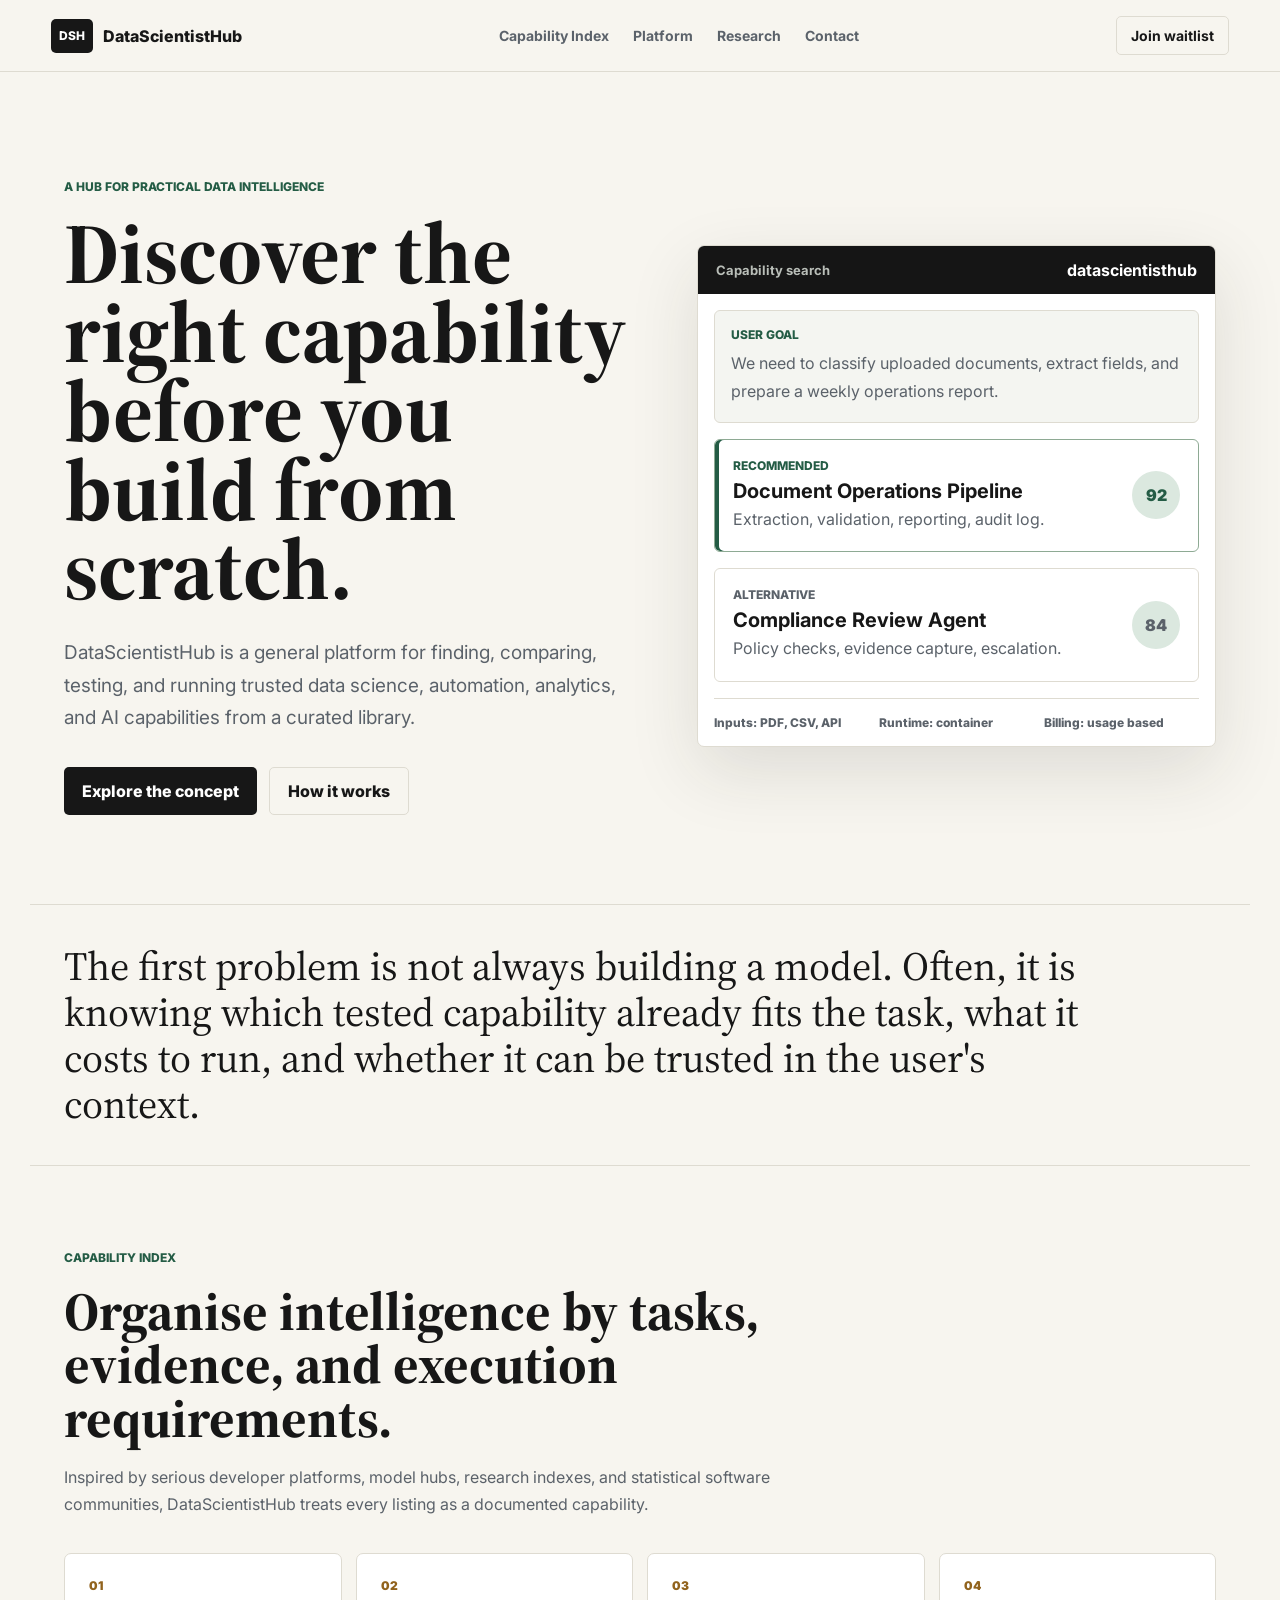
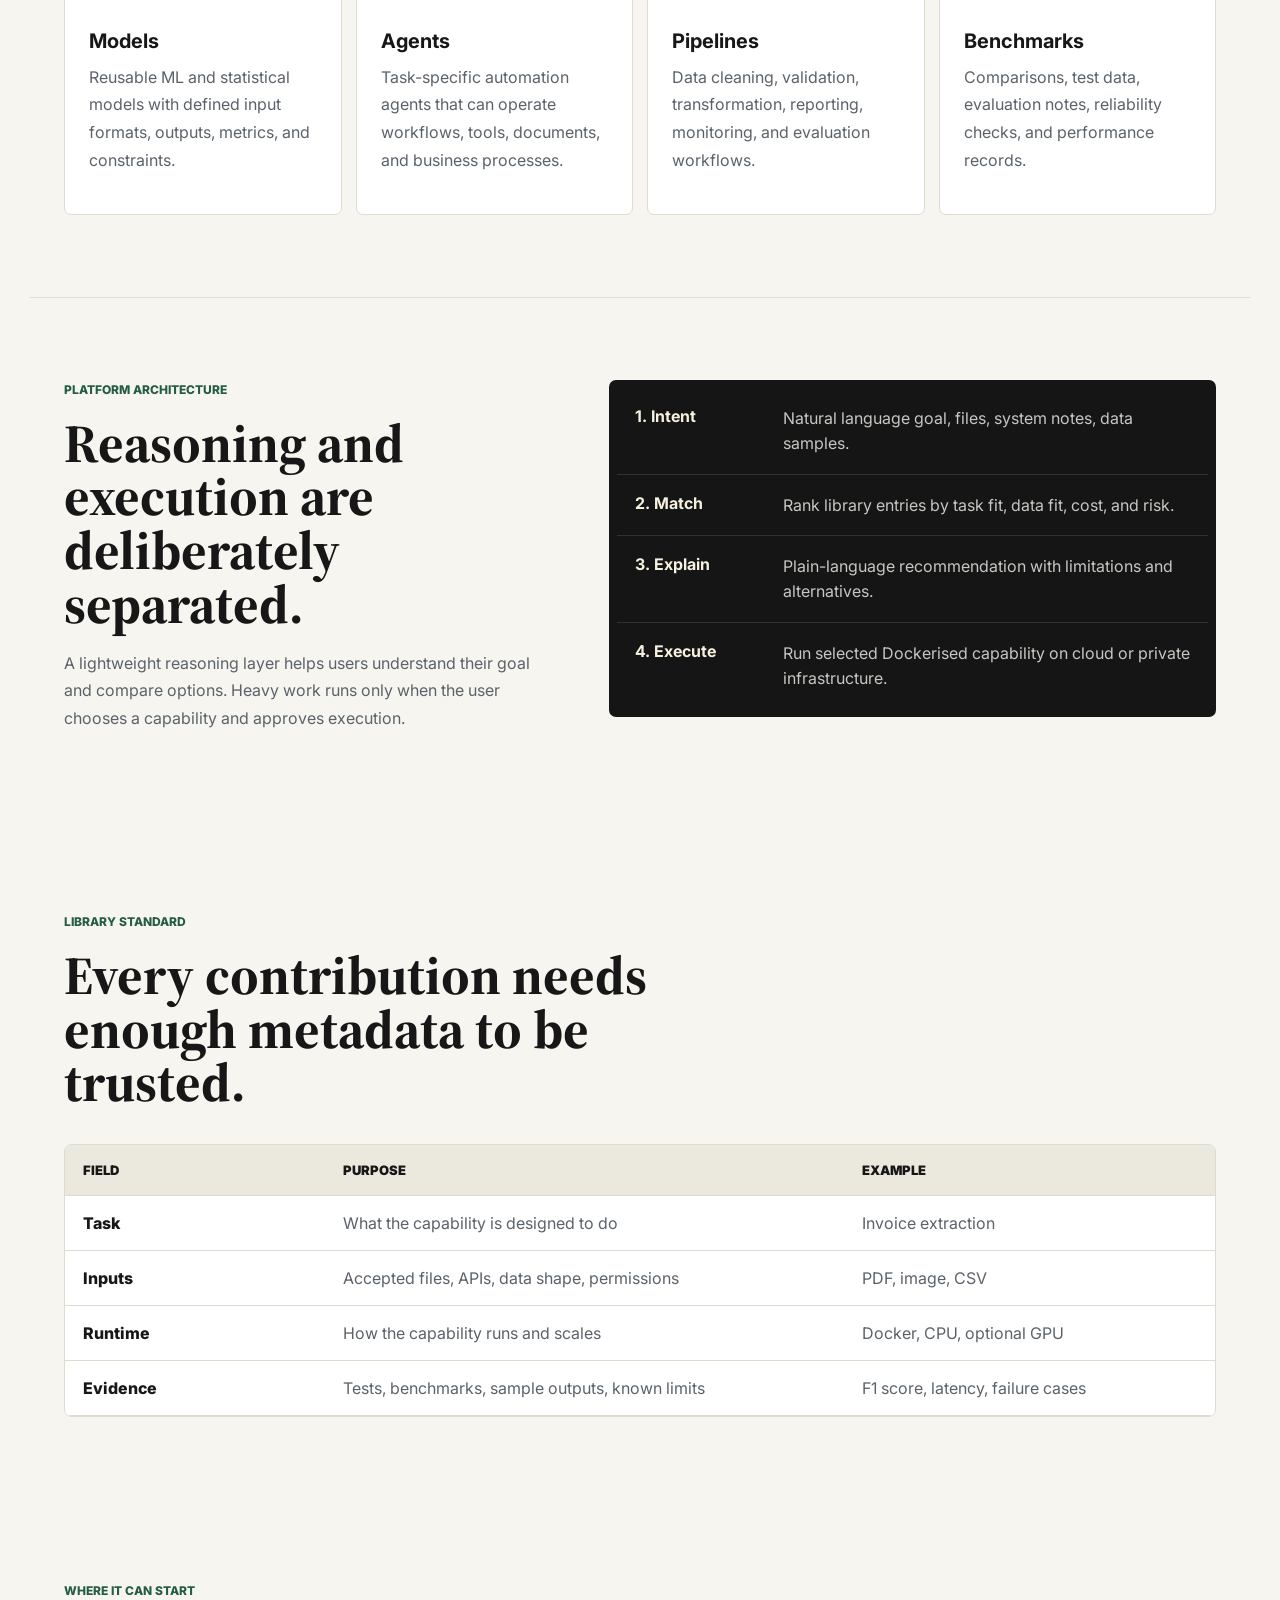
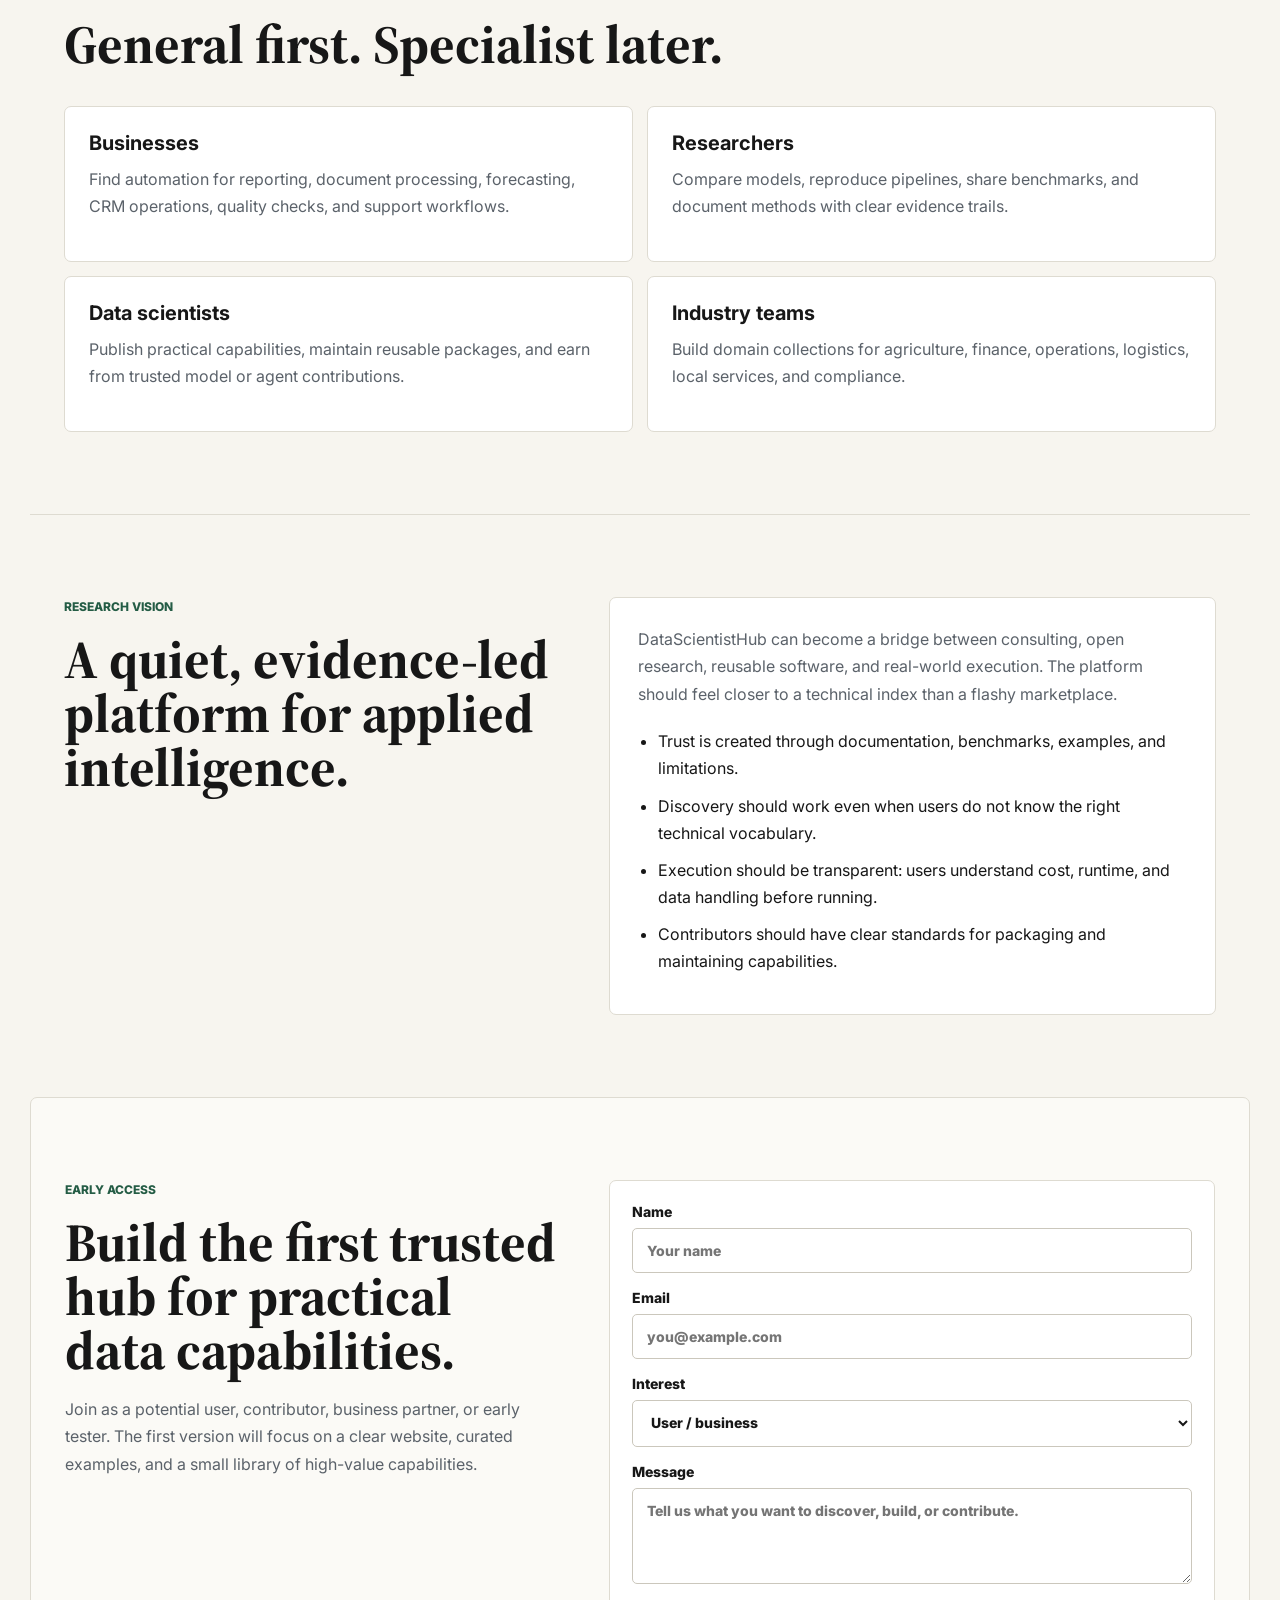
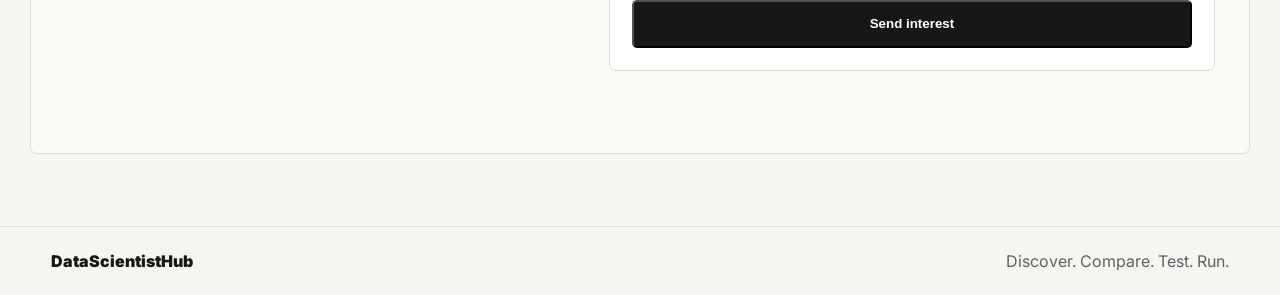
==== index.html @ e5dec789 "Add files via upload" ====
<!doctype html>
<html lang="en">
  <head>
    <meta charset="utf-8">
    <meta name="viewport" content="width=device-width, initial-scale=1">
    <title>DataScientistHub | Discover and Run Trusted Data Capabilities</title>
    <meta
      name="description"
      content="DataScientistHub is a general platform for discovering, comparing, testing, and running trusted data science, automation, and AI capabilities."
    >
    <link rel="preconnect" href="https://fonts.googleapis.com">
    <link rel="preconnect" href="https://fonts.gstatic.com" crossorigin>
    <link href="https://fonts.googleapis.com/css2?family=Inter:wght@400;500;600;700;800&family=Source+Serif+4:wght@600;700&display=swap" rel="stylesheet">
    <link rel="stylesheet" href="styles.css">
  </head>
  <body>
    <header class="site-header">
      <a class="brand" href="#top" aria-label="DataScientistHub home">
        <span class="brand-mark">DSH</span>
        <span>DataScientistHub</span>
      </a>
      <nav class="nav" aria-label="Main navigation">
        <a href="#index">Capability Index</a>
        <a href="#platform">Platform</a>
        <a href="#research">Research</a>
        <a href="#contact">Contact</a>
      </nav>
      <a class="header-link" href="#contact">Join waitlist</a>
    </header>

    <main id="top">
      <section class="hero">
        <div class="hero-copy">
          <p class="eyebrow">A hub for practical data intelligence</p>
          <h1>Discover the right capability before you build from scratch.</h1>
          <p class="hero-text">
            DataScientistHub is a general platform for finding, comparing, testing, and running
            trusted data science, automation, analytics, and AI capabilities from a curated library.
          </p>
          <div class="hero-actions">
            <a class="button primary" href="#index">Explore the concept</a>
            <a class="button secondary" href="#platform">How it works</a>
          </div>
        </div>

        <div class="hero-system" aria-label="DataScientistHub interface concept">
          <div class="system-top">
            <span>Capability search</span>
            <strong>datascientisthub</strong>
          </div>
          <div class="query-box">
            <span class="query-label">User goal</span>
            <p>We need to classify uploaded documents, extract fields, and prepare a weekly operations report.</p>
          </div>
          <div class="result-card active">
            <div>
              <span class="tag">Recommended</span>
              <h2>Document Operations Pipeline</h2>
              <p>Extraction, validation, reporting, audit log.</p>
            </div>
            <span class="score">92</span>
          </div>
          <div class="result-card">
            <div>
              <span class="tag muted">Alternative</span>
              <h2>Compliance Review Agent</h2>
              <p>Policy checks, evidence capture, escalation.</p>
            </div>
            <span class="score muted">84</span>
          </div>
          <div class="metadata-strip">
            <span>Inputs: PDF, CSV, API</span>
            <span>Runtime: container</span>
            <span>Billing: usage based</span>
          </div>
        </div>
      </section>

      <section class="thesis">
        <p>
          The first problem is not always building a model. Often, it is knowing which tested capability
          already fits the task, what it costs to run, and whether it can be trusted in the user's context.
        </p>
      </section>

      <section id="index" class="section">
        <div class="section-heading">
          <p class="eyebrow">Capability index</p>
          <h2>Organise intelligence by tasks, evidence, and execution requirements.</h2>
          <p>
            Inspired by serious developer platforms, model hubs, research indexes, and statistical software communities,
            DataScientistHub treats every listing as a documented capability.
          </p>
        </div>
        <div class="index-grid">
          <article>
            <span>01</span>
            <h3>Models</h3>
            <p>Reusable ML and statistical models with defined input formats, outputs, metrics, and constraints.</p>
          </article>
          <article>
            <span>02</span>
            <h3>Agents</h3>
            <p>Task-specific automation agents that can operate workflows, tools, documents, and business processes.</p>
          </article>
          <article>
            <span>03</span>
            <h3>Pipelines</h3>
            <p>Data cleaning, validation, transformation, reporting, monitoring, and evaluation workflows.</p>
          </article>
          <article>
            <span>04</span>
            <h3>Benchmarks</h3>
            <p>Comparisons, test data, evaluation notes, reliability checks, and performance records.</p>
          </article>
        </div>
      </section>

      <section id="platform" class="section platform">
        <div>
          <p class="eyebrow">Platform architecture</p>
          <h2>Reasoning and execution are deliberately separated.</h2>
          <p>
            A lightweight reasoning layer helps users understand their goal and compare options. Heavy work runs only
            when the user chooses a capability and approves execution.
          </p>
        </div>
        <div class="architecture-card">
          <div class="flow-row">
            <strong>1. Intent</strong>
            <span>Natural language goal, files, system notes, data samples.</span>
          </div>
          <div class="flow-row">
            <strong>2. Match</strong>
            <span>Rank library entries by task fit, data fit, cost, and risk.</span>
          </div>
          <div class="flow-row">
            <strong>3. Explain</strong>
            <span>Plain-language recommendation with limitations and alternatives.</span>
          </div>
          <div class="flow-row">
            <strong>4. Execute</strong>
            <span>Run selected Dockerised capability on cloud or private infrastructure.</span>
          </div>
        </div>
      </section>

      <section class="section library">
        <div class="section-heading compact">
          <p class="eyebrow">Library standard</p>
          <h2>Every contribution needs enough metadata to be trusted.</h2>
        </div>
        <div class="table-card" role="table" aria-label="Capability metadata schema">
          <div class="table-row head" role="row">
            <span role="columnheader">Field</span>
            <span role="columnheader">Purpose</span>
            <span role="columnheader">Example</span>
          </div>
          <div class="table-row" role="row">
            <span>Task</span>
            <span>What the capability is designed to do</span>
            <span>Invoice extraction</span>
          </div>
          <div class="table-row" role="row">
            <span>Inputs</span>
            <span>Accepted files, APIs, data shape, permissions</span>
            <span>PDF, image, CSV</span>
          </div>
          <div class="table-row" role="row">
            <span>Runtime</span>
            <span>How the capability runs and scales</span>
            <span>Docker, CPU, optional GPU</span>
          </div>
          <div class="table-row" role="row">
            <span>Evidence</span>
            <span>Tests, benchmarks, sample outputs, known limits</span>
            <span>F1 score, latency, failure cases</span>
          </div>
        </div>
      </section>

      <section class="section use-cases">
        <div class="section-heading">
          <p class="eyebrow">Where it can start</p>
          <h2>General first. Specialist later.</h2>
        </div>
        <div class="case-list">
          <article>
            <h3>Businesses</h3>
            <p>Find automation for reporting, document processing, forecasting, CRM operations, quality checks, and support workflows.</p>
          </article>
          <article>
            <h3>Researchers</h3>
            <p>Compare models, reproduce pipelines, share benchmarks, and document methods with clear evidence trails.</p>
          </article>
          <article>
            <h3>Data scientists</h3>
            <p>Publish practical capabilities, maintain reusable packages, and earn from trusted model or agent contributions.</p>
          </article>
          <article>
            <h3>Industry teams</h3>
            <p>Build domain collections for agriculture, finance, operations, logistics, local services, and compliance.</p>
          </article>
        </div>
      </section>

      <section id="research" class="section research">
        <div>
          <p class="eyebrow">Research vision</p>
          <h2>A quiet, evidence-led platform for applied intelligence.</h2>
        </div>
        <div class="research-notes">
          <p>
            DataScientistHub can become a bridge between consulting, open research, reusable software,
            and real-world execution. The platform should feel closer to a technical index than a flashy marketplace.
          </p>
          <ul>
            <li>Trust is created through documentation, benchmarks, examples, and limitations.</li>
            <li>Discovery should work even when users do not know the right technical vocabulary.</li>
            <li>Execution should be transparent: users understand cost, runtime, and data handling before running.</li>
            <li>Contributors should have clear standards for packaging and maintaining capabilities.</li>
          </ul>
        </div>
      </section>

      <section id="contact" class="section contact">
        <div>
          <p class="eyebrow">Early access</p>
          <h2>Build the first trusted hub for practical data capabilities.</h2>
          <p>
            Join as a potential user, contributor, business partner, or early tester. The first version will focus on
            a clear website, curated examples, and a small library of high-value capabilities.
          </p>
        </div>
        <form class="contact-form" action="mailto:hello@datascientisthub.com" method="post" enctype="text/plain">
          <label>
            Name
            <input type="text" name="name" placeholder="Your name">
          </label>
          <label>
            Email
            <input type="email" name="email" placeholder="you@example.com">
          </label>
          <label>
            Interest
            <select name="interest">
              <option>User / business</option>
              <option>Data scientist contributor</option>
              <option>Research partner</option>
              <option>Investor / advisor</option>
            </select>
          </label>
          <label>
            Message
            <textarea name="message" rows="4" placeholder="Tell us what you want to discover, build, or contribute."></textarea>
          </label>
          <button class="button primary" type="submit">Send interest</button>
        </form>
      </section>
    </main>

    <footer class="site-footer">
      <span>DataScientistHub</span>
      <span>Discover. Compare. Test. Run.</span>
    </footer>
  </body>
</html>
---- styles.css ----
:root {
  --paper: #f7f5ef;
  --paper-soft: #fbfaf6;
  --ink: #171717;
  --muted: #5b626a;
  --line: #dedbd1;
  --panel: #ffffff;
  --green: #245c45;
  --green-2: #dbe8df;
  --blue: #244d8f;
  --amber: #91631d;
  --shadow: 0 24px 70px rgba(42, 38, 29, 0.12);
}

* {
  box-sizing: border-box;
}

html {
  scroll-behavior: smooth;
}

body {
  background: var(--paper);
  color: var(--ink);
  font-family: Inter, Arial, sans-serif;
  margin: 0;
}

a {
  color: inherit;
  text-decoration: none;
}

.site-header {
  align-items: center;
  background: rgba(247, 245, 239, 0.92);
  backdrop-filter: blur(16px);
  border-bottom: 1px solid var(--line);
  display: flex;
  gap: 24px;
  justify-content: space-between;
  padding: 16px clamp(18px, 4vw, 58px);
  position: sticky;
  top: 0;
  z-index: 10;
}

.brand {
  align-items: center;
  display: inline-flex;
  font-weight: 800;
  gap: 10px;
  white-space: nowrap;
}

.brand-mark {
  align-items: center;
  background: var(--ink);
  border-radius: 5px;
  color: white;
  display: inline-flex;
  font-size: 12px;
  height: 34px;
  justify-content: center;
  width: 42px;
}

.nav {
  display: flex;
  gap: 24px;
}

.nav a,
.header-link {
  color: var(--muted);
  font-size: 14px;
  font-weight: 700;
}

.header-link {
  border: 1px solid var(--line);
  border-radius: 5px;
  color: var(--ink);
  padding: 10px 14px;
}

.hero {
  align-items: center;
  display: grid;
  gap: 56px;
  grid-template-columns: minmax(0, 1fr) minmax(390px, 0.9fr);
  margin: 0 auto;
  max-width: 1220px;
  min-height: calc(100vh - 68px);
  padding: 74px clamp(18px, 4vw, 34px) 58px;
}

.eyebrow {
  color: var(--green);
  font-size: 12px;
  font-weight: 800;
  letter-spacing: 0;
  margin: 0 0 16px;
  text-transform: uppercase;
}

h1,
h2,
h3,
p {
  margin-top: 0;
}

h1,
h2 {
  font-family: "Source Serif 4", Georgia, serif;
  letter-spacing: 0;
}

h1 {
  font-size: clamp(48px, 7.4vw, 86px);
  line-height: 0.92;
  margin-bottom: 28px;
  max-width: 850px;
}

h2 {
  font-size: clamp(32px, 4.2vw, 54px);
  line-height: 1;
  margin-bottom: 18px;
}

h3 {
  font-size: 20px;
  line-height: 1.25;
  margin-bottom: 10px;
}

p {
  color: var(--muted);
  font-size: 16px;
  line-height: 1.72;
}

.hero-text {
  font-size: 19px;
  max-width: 680px;
}

.hero-actions {
  display: flex;
  flex-wrap: wrap;
  gap: 12px;
  margin-top: 32px;
}

.button {
  align-items: center;
  border-radius: 5px;
  display: inline-flex;
  font-weight: 800;
  justify-content: center;
  min-height: 48px;
  padding: 0 18px;
}

.button.primary {
  background: var(--ink);
  color: white;
}

.button.secondary {
  background: transparent;
  border: 1px solid var(--line);
  color: var(--ink);
}

.hero-system {
  background: var(--panel);
  border: 1px solid var(--line);
  border-radius: 7px;
  box-shadow: var(--shadow);
  overflow: hidden;
}

.system-top {
  align-items: center;
  background: #151515;
  color: white;
  display: flex;
  justify-content: space-between;
  padding: 14px 18px;
}

.system-top span {
  color: #b9beb8;
  font-size: 13px;
  font-weight: 700;
}

.query-box,
.result-card,
.metadata-strip {
  margin: 16px;
}

.query-box {
  background: #f4f5f1;
  border: 1px solid var(--line);
  border-radius: 6px;
  padding: 16px;
}

.query-label,
.tag {
  color: var(--green);
  display: block;
  font-size: 12px;
  font-weight: 800;
  margin-bottom: 8px;
  text-transform: uppercase;
}

.query-box p,
.result-card p {
  margin-bottom: 0;
}

.result-card {
  align-items: center;
  border: 1px solid var(--line);
  border-radius: 6px;
  display: flex;
  gap: 20px;
  justify-content: space-between;
  padding: 18px;
}

.result-card.active {
  border-color: #8eaa94;
  box-shadow: inset 4px 0 0 var(--green);
}

.result-card h2 {
  font-family: Inter, Arial, sans-serif;
  font-size: 20px;
  margin-bottom: 5px;
}

.tag.muted,
.score.muted {
  color: var(--muted);
}

.score {
  align-items: center;
  background: var(--green-2);
  border-radius: 50%;
  color: var(--green);
  display: inline-flex;
  flex: 0 0 auto;
  font-weight: 900;
  height: 48px;
  justify-content: center;
  width: 48px;
}

.metadata-strip {
  border-top: 1px solid var(--line);
  display: grid;
  gap: 10px;
  grid-template-columns: repeat(3, 1fr);
  padding-top: 16px;
}

.metadata-strip span {
  color: var(--muted);
  font-size: 12px;
  font-weight: 800;
}

.thesis {
  border-bottom: 1px solid var(--line);
  border-top: 1px solid var(--line);
  margin: 0 auto;
  max-width: 1220px;
  padding: 38px clamp(18px, 4vw, 34px);
}

.thesis p {
  color: var(--ink);
  font-family: "Source Serif 4", Georgia, serif;
  font-size: clamp(26px, 3.5vw, 40px);
  line-height: 1.15;
  margin-bottom: 0;
  max-width: 1040px;
}

.section {
  margin: 0 auto;
  max-width: 1220px;
  padding: 82px clamp(18px, 4vw, 34px);
}

.section-heading {
  max-width: 780px;
}

.section-heading.compact {
  max-width: 680px;
}

.index-grid {
  display: grid;
  gap: 14px;
  grid-template-columns: repeat(4, 1fr);
  margin-top: 34px;
}

.index-grid article,
.case-list article {
  background: var(--panel);
  border: 1px solid var(--line);
  border-radius: 7px;
  padding: 24px;
}

.index-grid span {
  color: var(--amber);
  display: block;
  font-size: 12px;
  font-weight: 900;
  margin-bottom: 36px;
}

.platform,
.research,
.contact {
  align-items: start;
  border-top: 1px solid var(--line);
  display: grid;
  gap: 48px;
  grid-template-columns: 0.9fr 1.1fr;
}

.architecture-card {
  background: #151515;
  border-radius: 7px;
  color: white;
  padding: 8px;
}

.flow-row {
  border-bottom: 1px solid rgba(255, 255, 255, 0.12);
  display: grid;
  gap: 18px;
  grid-template-columns: 130px 1fr;
  padding: 18px;
}

.flow-row:last-child {
  border-bottom: 0;
}

.flow-row strong {
  color: #f6f0df;
}

.flow-row span {
  color: #c5c8c2;
  line-height: 1.55;
}

.table-card {
  background: var(--panel);
  border: 1px solid var(--line);
  border-radius: 7px;
  margin-top: 34px;
  overflow: hidden;
}

.table-row {
  display: grid;
  grid-template-columns: 0.7fr 1.4fr 1fr;
}

.table-row span {
  border-bottom: 1px solid var(--line);
  color: var(--muted);
  padding: 17px 18px;
}

.table-row span:first-child {
  color: var(--ink);
  font-weight: 800;
}

.table-row.head {
  background: #ebe8dd;
}

.table-row.head span {
  color: var(--ink);
  font-size: 13px;
  font-weight: 900;
  text-transform: uppercase;
}

.case-list {
  display: grid;
  gap: 14px;
  grid-template-columns: repeat(2, 1fr);
  margin-top: 34px;
}

.research-notes {
  background: var(--panel);
  border: 1px solid var(--line);
  border-radius: 7px;
  padding: 28px;
}

.research-notes ul {
  color: var(--ink);
  line-height: 1.7;
  margin: 20px 0 0;
  padding-left: 20px;
}

.research-notes li {
  margin-bottom: 10px;
}

.contact {
  background: var(--paper-soft);
  border: 1px solid var(--line);
  border-radius: 7px;
  margin-bottom: 72px;
}

.contact-form {
  background: white;
  border: 1px solid var(--line);
  border-radius: 7px;
  display: grid;
  gap: 16px;
  padding: 22px;
}

label {
  color: var(--ink);
  display: grid;
  font-size: 14px;
  font-weight: 800;
  gap: 8px;
}

input,
select,
textarea {
  background: white;
  border: 1px solid #cbc7bc;
  border-radius: 5px;
  color: var(--ink);
  font: inherit;
  padding: 13px 14px;
  width: 100%;
}

textarea {
  resize: vertical;
}

input:focus,
select:focus,
textarea:focus {
  border-color: var(--green);
  outline: 3px solid rgba(36, 92, 69, 0.14);
}

.site-footer {
  align-items: center;
  border-top: 1px solid var(--line);
  color: var(--muted);
  display: flex;
  gap: 18px;
  justify-content: space-between;
  padding: 24px clamp(18px, 4vw, 58px);
}

.site-footer span:first-child {
  color: var(--ink);
  font-weight: 900;
}

@media (max-width: 960px) {
  .nav {
    display: none;
  }

  .hero,
  .platform,
  .research,
  .contact {
    grid-template-columns: 1fr;
  }

  .hero {
    min-height: auto;
  }

  .index-grid,
  .case-list {
    grid-template-columns: repeat(2, 1fr);
  }
}

@media (max-width: 640px) {
  .brand span:last-child {
    display: none;
  }

  .header-link {
    padding-inline: 10px;
  }

  .hero,
  .section {
    padding: 54px 16px;
  }

  h1 {
    font-size: 46px;
  }

  .metadata-strip,
  .index-grid,
  .case-list,
  .table-row {
    grid-template-columns: 1fr;
  }

  .flow-row {
    grid-template-columns: 1fr;
  }

  .table-row span {
    border-bottom: 0;
    padding: 10px 16px;
  }

  .table-row {
    border-bottom: 1px solid var(--line);
    padding: 8px 0;
  }

  .contact {
    margin-inline: 16px;
  }

  .site-footer {
    align-items: flex-start;
    flex-direction: column;
  }
}
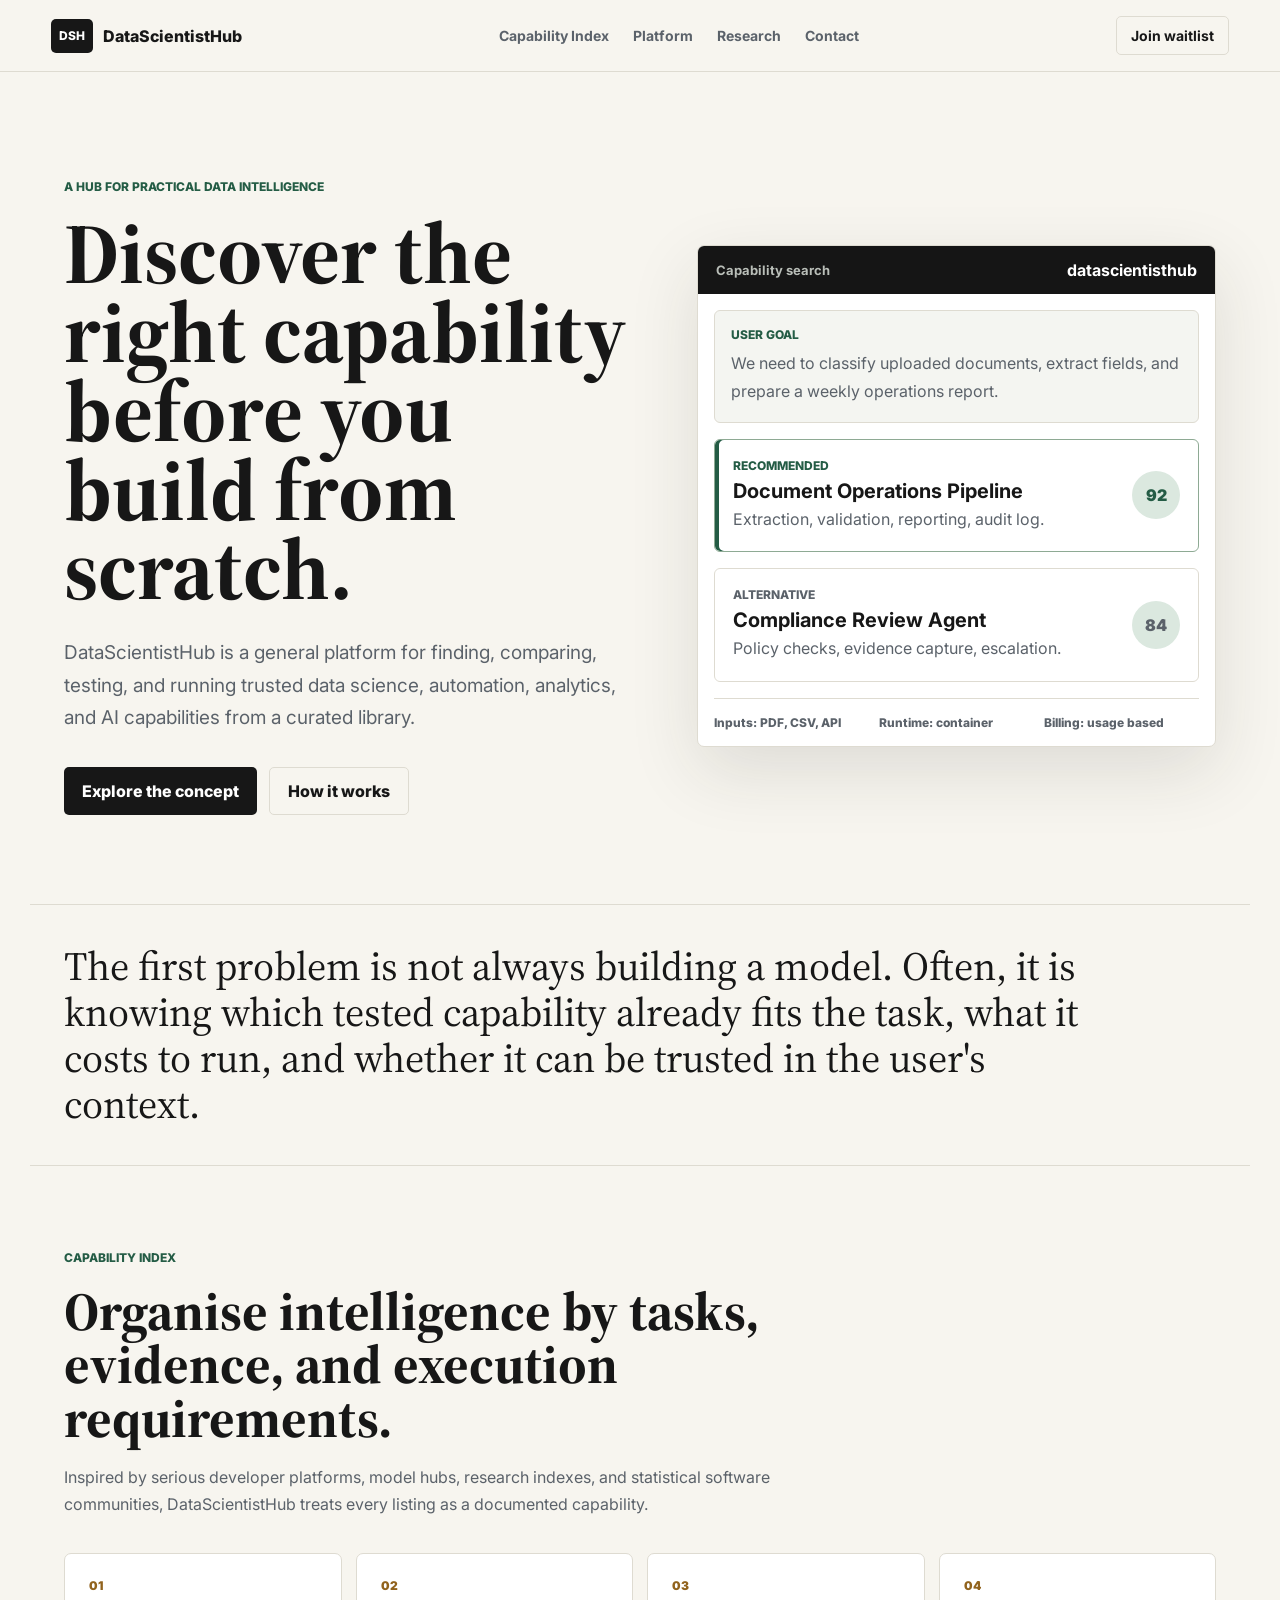
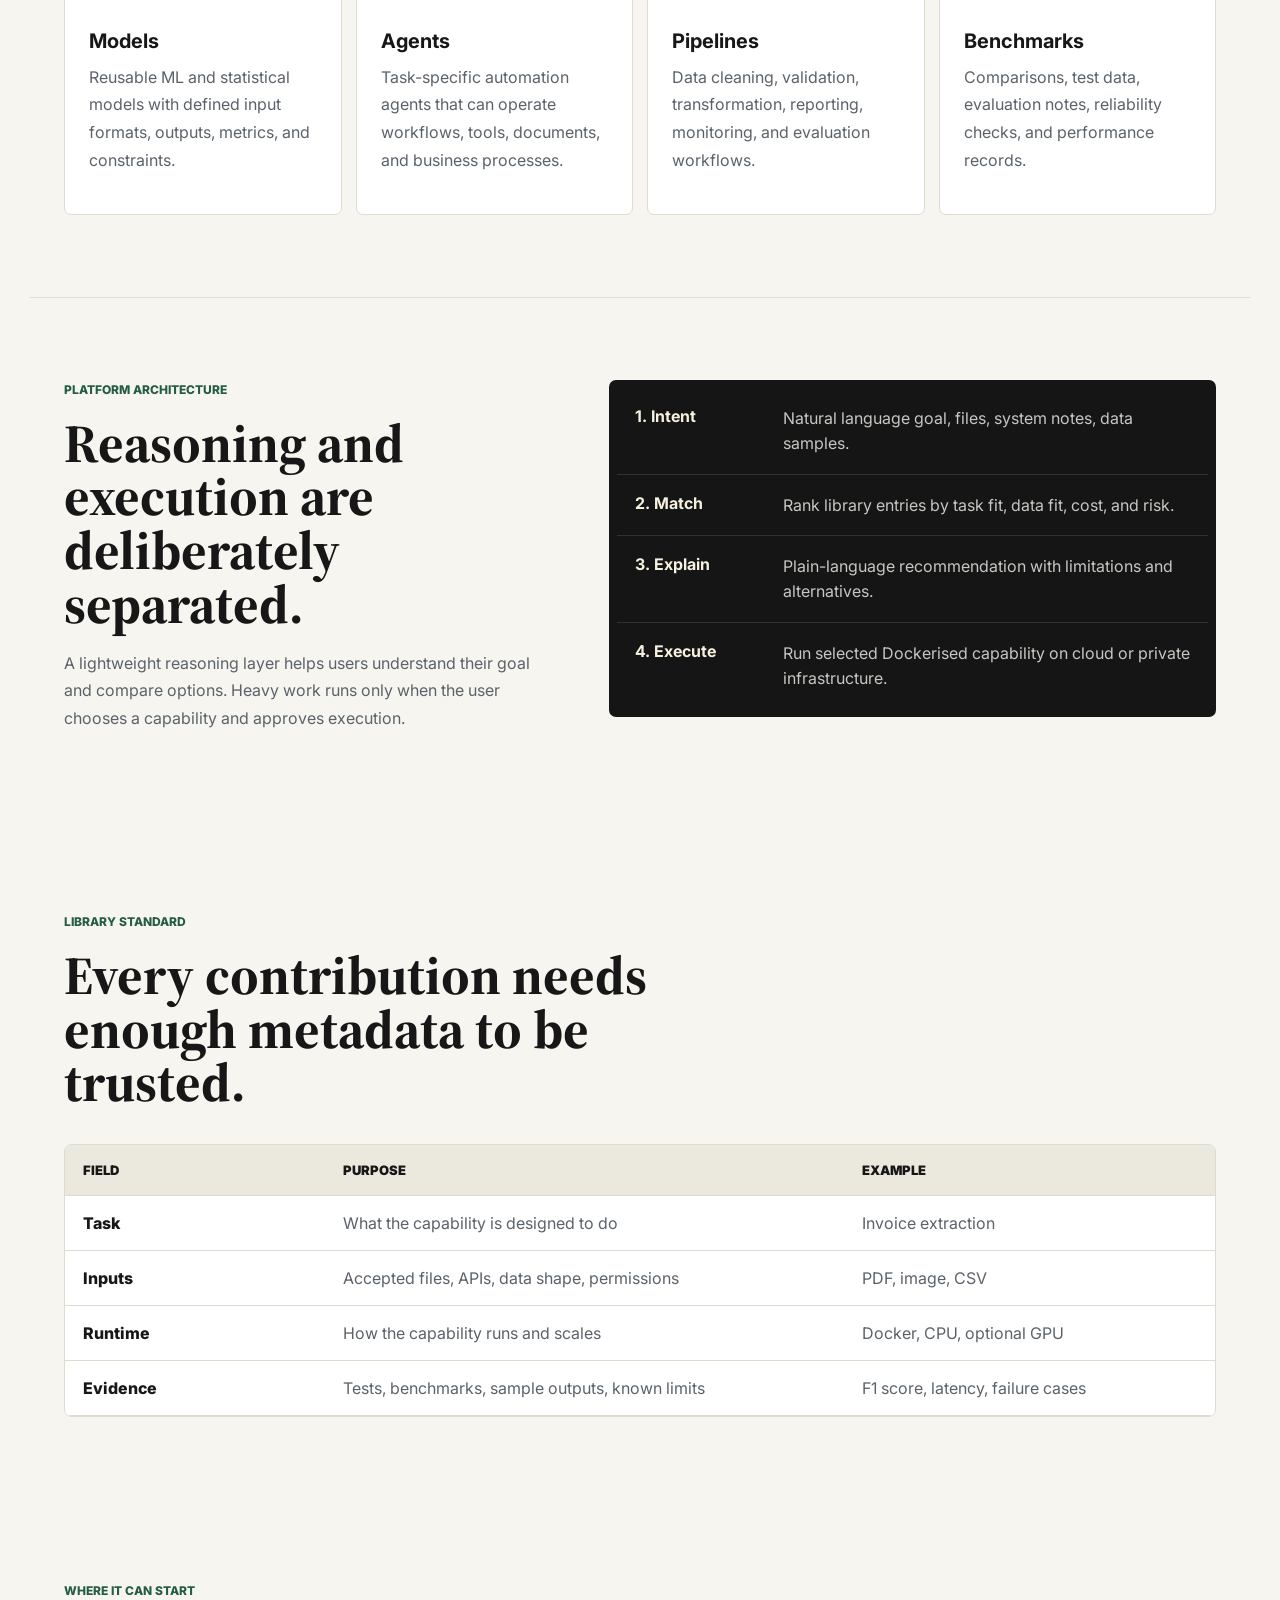
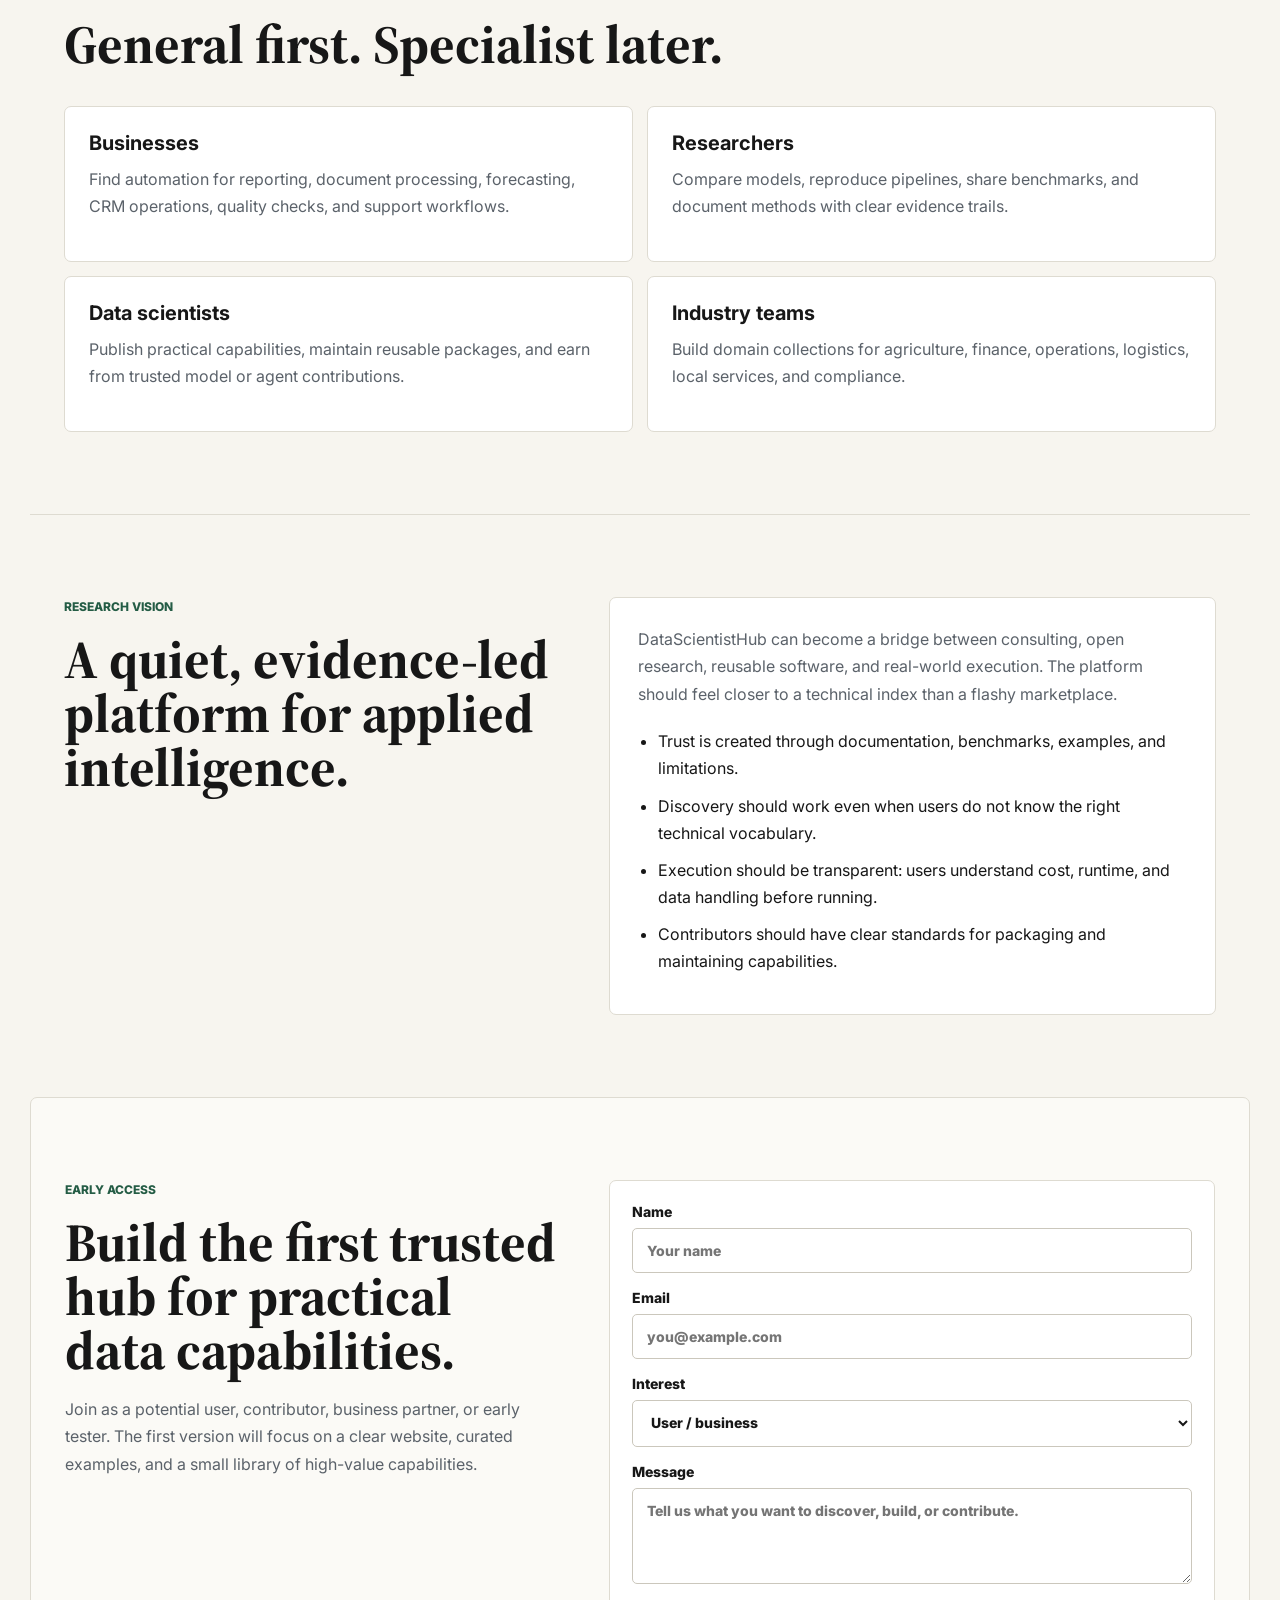
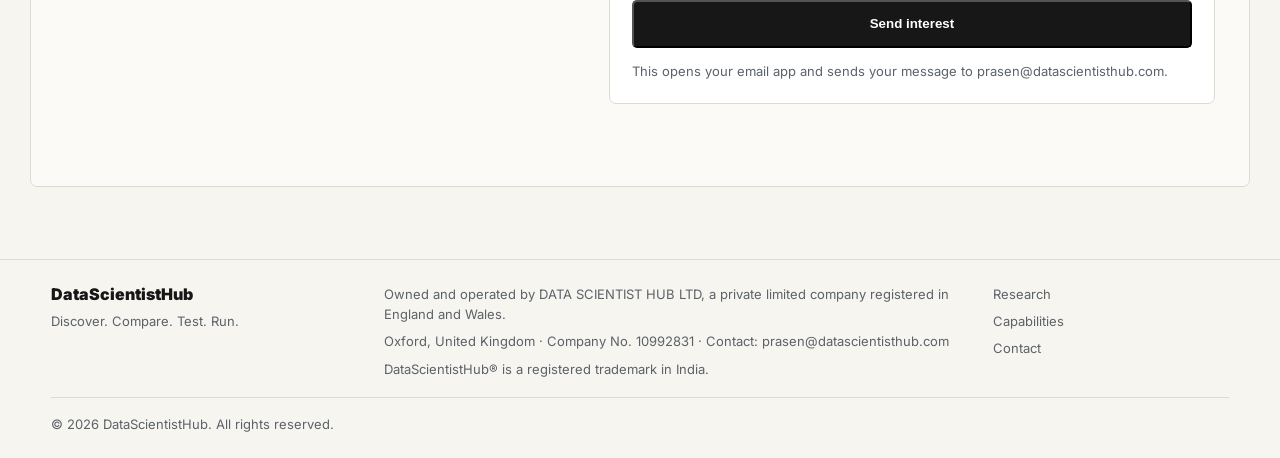
==== commit 3187aba1: "Update contact email and legal footer Changed contact form email to prasen@datascientisthub.com and " ====
--- a/index.html
+++ b/index.html
@@ -232,7 +232,7 @@
             a clear website, curated examples, and a small library of high-value capabilities.
           </p>
         </div>
-        <form class="contact-form" action="mailto:hello@datascientisthub.com" method="post" enctype="text/plain">
+        <form class="contact-form" action="mailto:prasen@datascientisthub.com" method="post" enctype="text/plain">
           <label>
             Name
             <input type="text" name="name" placeholder="Your name">
@@ -255,13 +255,27 @@
             <textarea name="message" rows="4" placeholder="Tell us what you want to discover, build, or contribute."></textarea>
           </label>
           <button class="button primary" type="submit">Send interest</button>
+          <p class="form-note">This opens your email app and sends your message to prasen@datascientisthub.com.</p>
         </form>
       </section>
     </main>
 
     <footer class="site-footer">
-      <span>DataScientistHub</span>
-      <span>Discover. Compare. Test. Run.</span>
+      <div>
+        <strong>DataScientistHub</strong>
+        <span>Discover. Compare. Test. Run.</span>
+      </div>
+      <div>
+        <span>Owned and operated by DATA SCIENTIST HUB LTD, a private limited company registered in England and Wales.</span>
+        <span>Oxford, United Kingdom · Company No. 10992831 · Contact: prasen@datascientisthub.com</span>
+        <span>DataScientistHub® is a registered trademark in India.</span>
+      </div>
+      <div>
+        <a href="#research">Research</a>
+        <a href="#index">Capabilities</a>
+        <a href="#contact">Contact</a>
+      </div>
+      <span>© 2026 DataScientistHub. All rights reserved.</span>
     </footer>
   </body>
 </html>
--- a/styles.css
+++ b/styles.css
@@ -448,6 +448,13 @@
   padding: 22px;
 }
 
+.form-note {
+  color: var(--muted);
+  font-size: 13px;
+  line-height: 1.5;
+  margin: -2px 0 0;
+}
+
 label {
   color: var(--ink);
   display: grid;
@@ -480,18 +487,36 @@
 }
 
 .site-footer {
-  align-items: center;
+  align-items: flex-start;
   border-top: 1px solid var(--line);
   color: var(--muted);
-  display: flex;
+  display: grid;
   gap: 18px;
-  justify-content: space-between;
+  grid-template-columns: 0.8fr 1.5fr 0.6fr;
   padding: 24px clamp(18px, 4vw, 58px);
 }
 
-.site-footer span:first-child {
+.site-footer div {
+  display: grid;
+  gap: 7px;
+}
+
+.site-footer strong {
   color: var(--ink);
   font-weight: 900;
+}
+
+.site-footer span,
+.site-footer a {
+  color: var(--muted);
+  font-size: 13px;
+  line-height: 1.55;
+}
+
+.site-footer > span:last-child {
+  border-top: 1px solid var(--line);
+  grid-column: 1 / -1;
+  padding-top: 16px;
 }
 
 @media (max-width: 960px) {
@@ -561,6 +586,10 @@
 
   .site-footer {
     align-items: flex-start;
-    flex-direction: column;
-  }
-}
+    grid-template-columns: 1fr;
+  }
+
+  .site-footer > span:last-child {
+    grid-column: auto;
+  }
+}
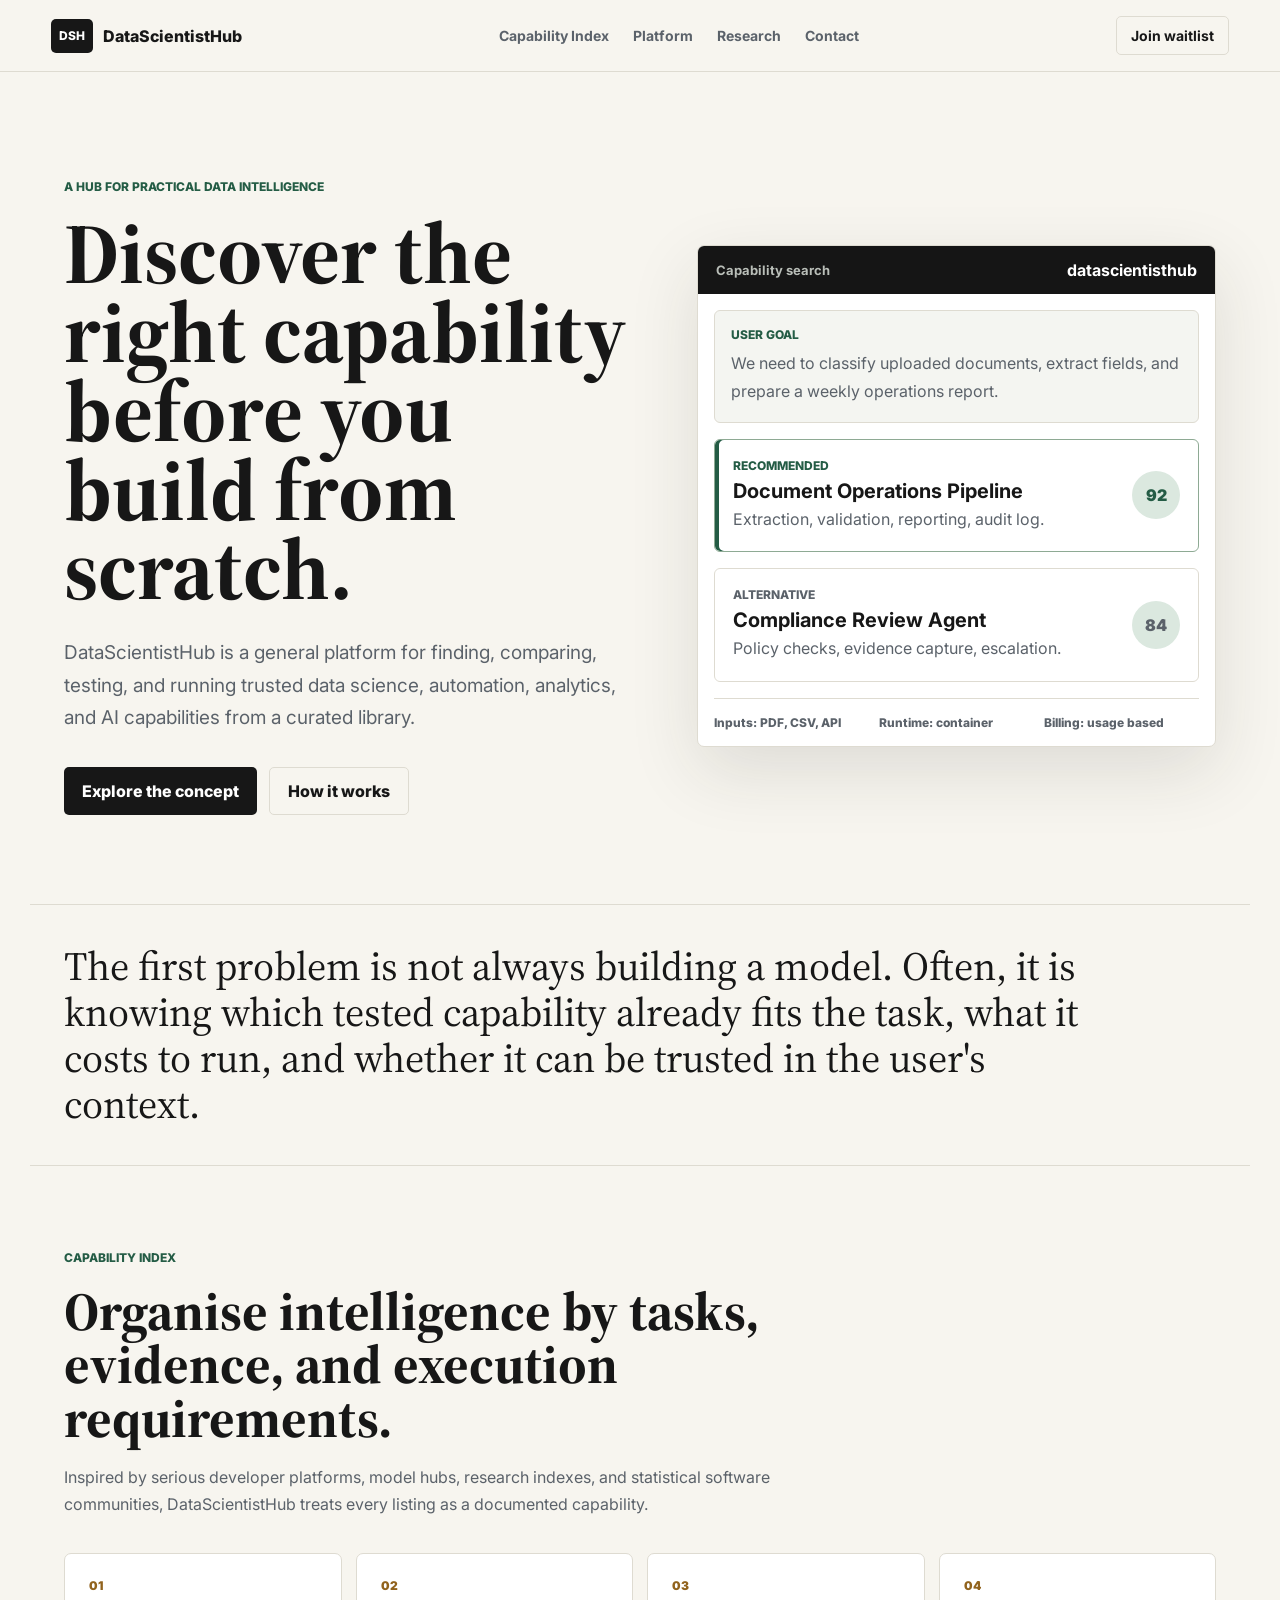
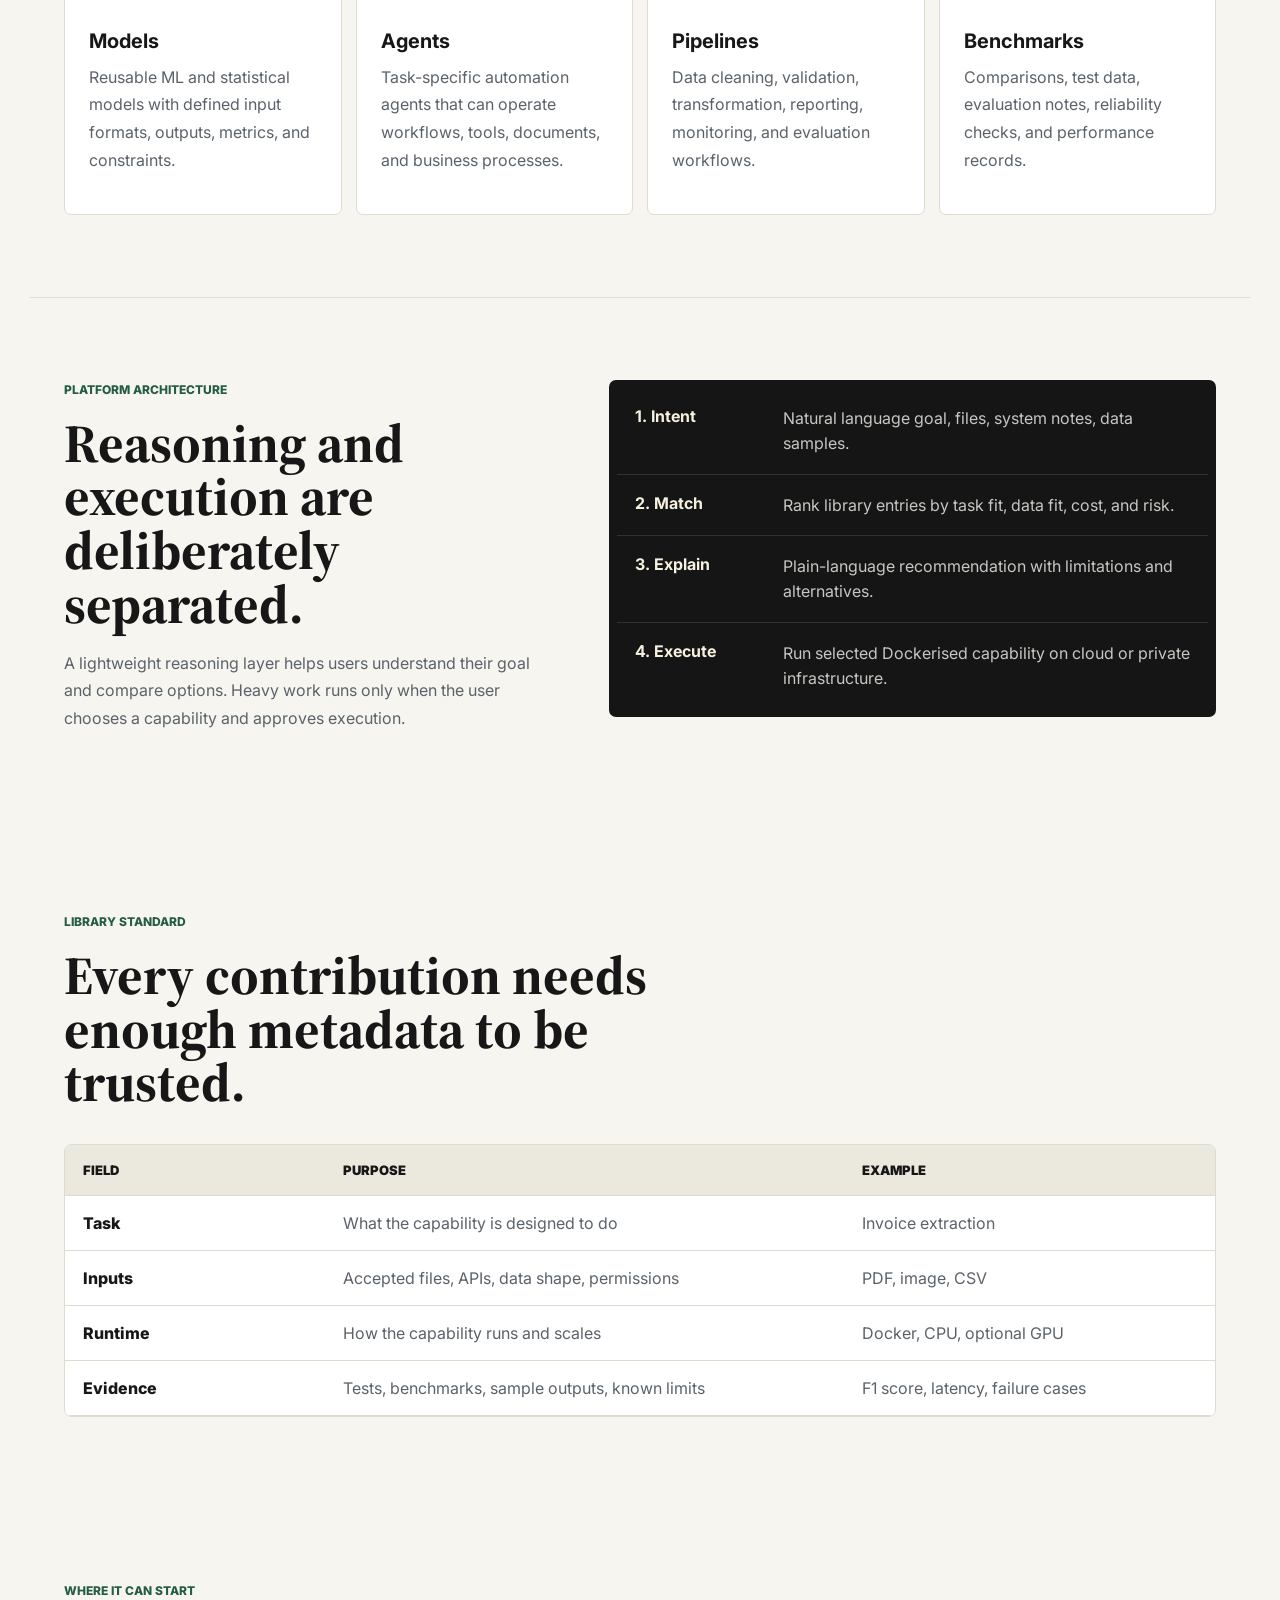
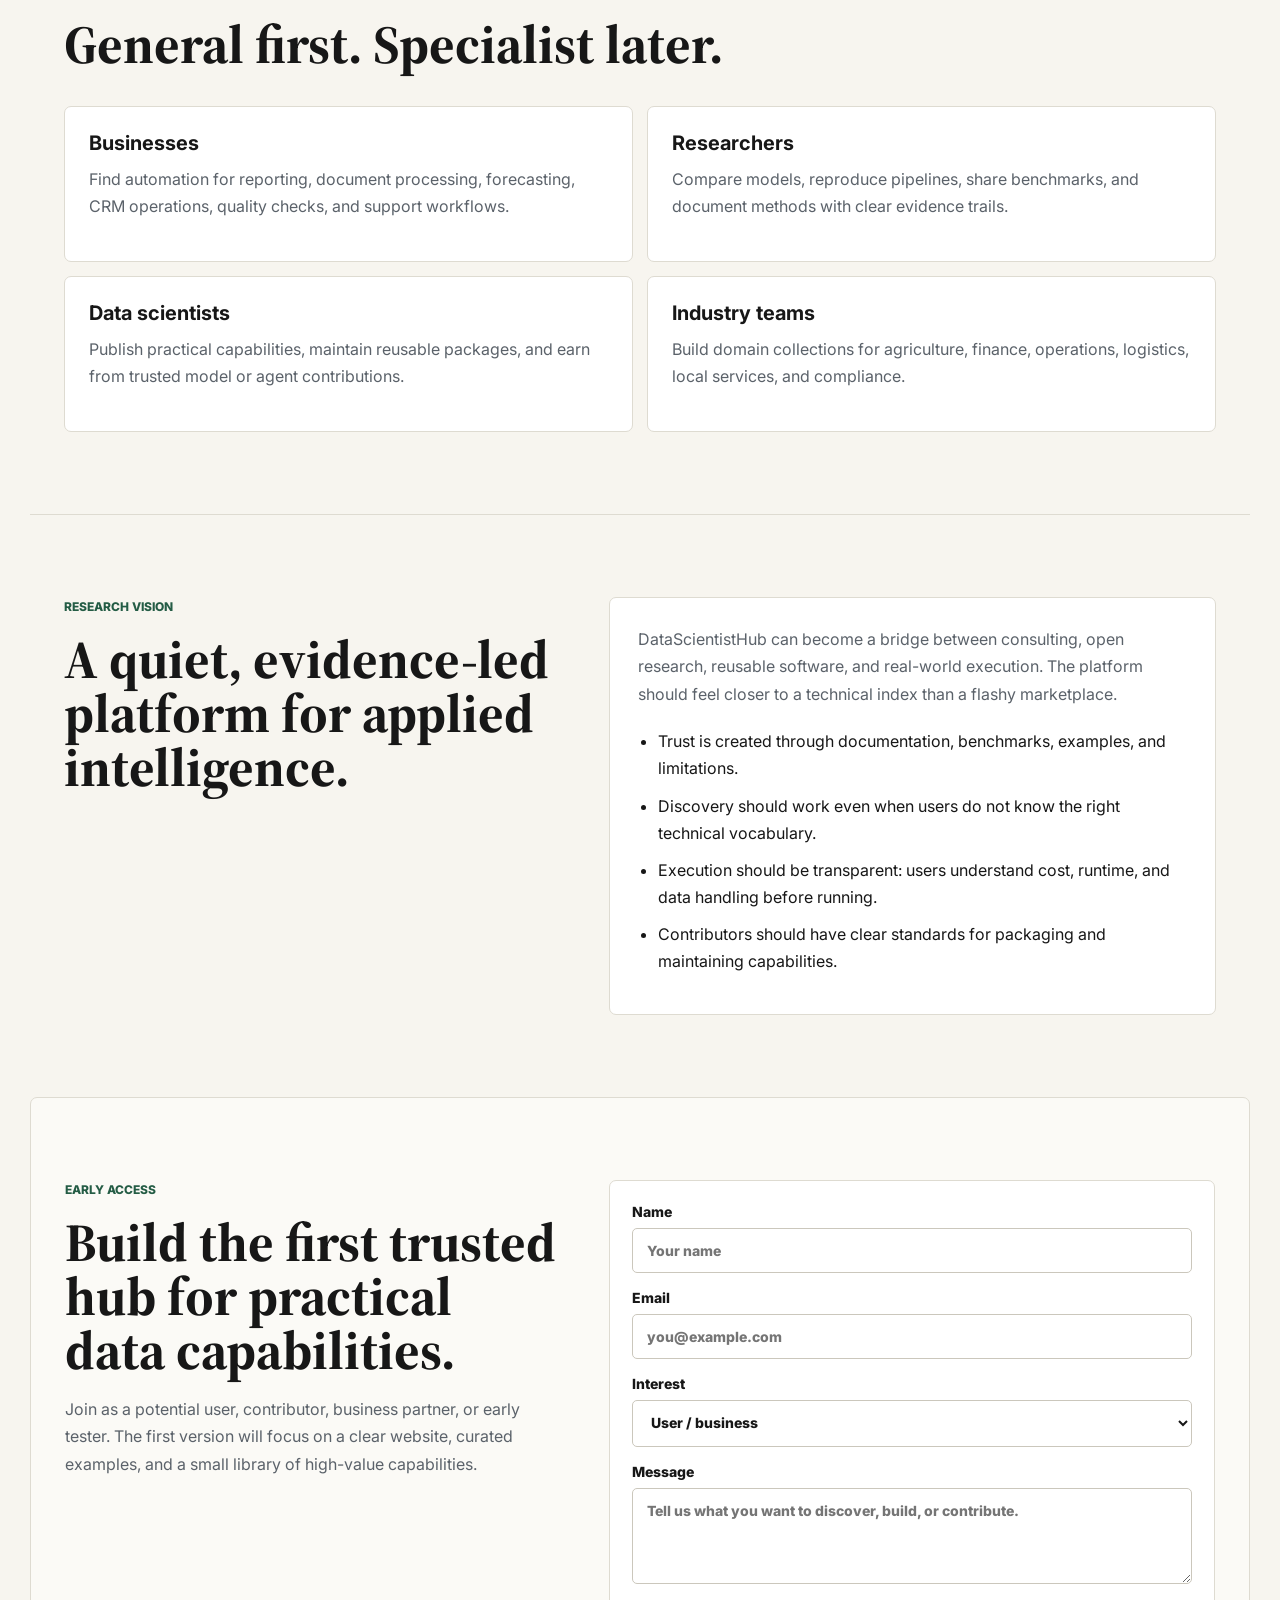
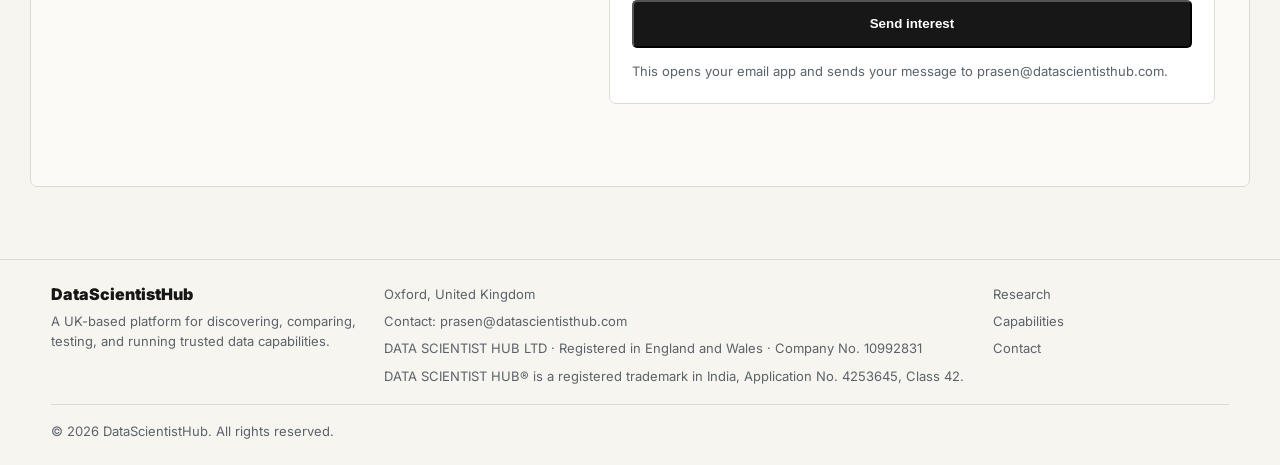
==== commit 1c696b0e: "Add files via upload" ====
--- a/index.html
+++ b/index.html
@@ -263,12 +263,13 @@
     <footer class="site-footer">
       <div>
         <strong>DataScientistHub</strong>
-        <span>Discover. Compare. Test. Run.</span>
+        <span>A UK-based platform for discovering, comparing, testing, and running trusted data capabilities.</span>
       </div>
       <div>
-        <span>Owned and operated by DATA SCIENTIST HUB LTD, a private limited company registered in England and Wales.</span>
-        <span>Oxford, United Kingdom · Company No. 10992831 · Contact: prasen@datascientisthub.com</span>
-        <span>DataScientistHub® is a registered trademark in India.</span>
+        <span>Oxford, United Kingdom</span>
+        <span>Contact: prasen@datascientisthub.com</span>
+        <span>DATA SCIENTIST HUB LTD · Registered in England and Wales · Company No. 10992831</span>
+        <span>DATA SCIENTIST HUB® is a registered trademark in India, Application No. 4253645, Class 42.</span>
       </div>
       <div>
         <a href="#research">Research</a>
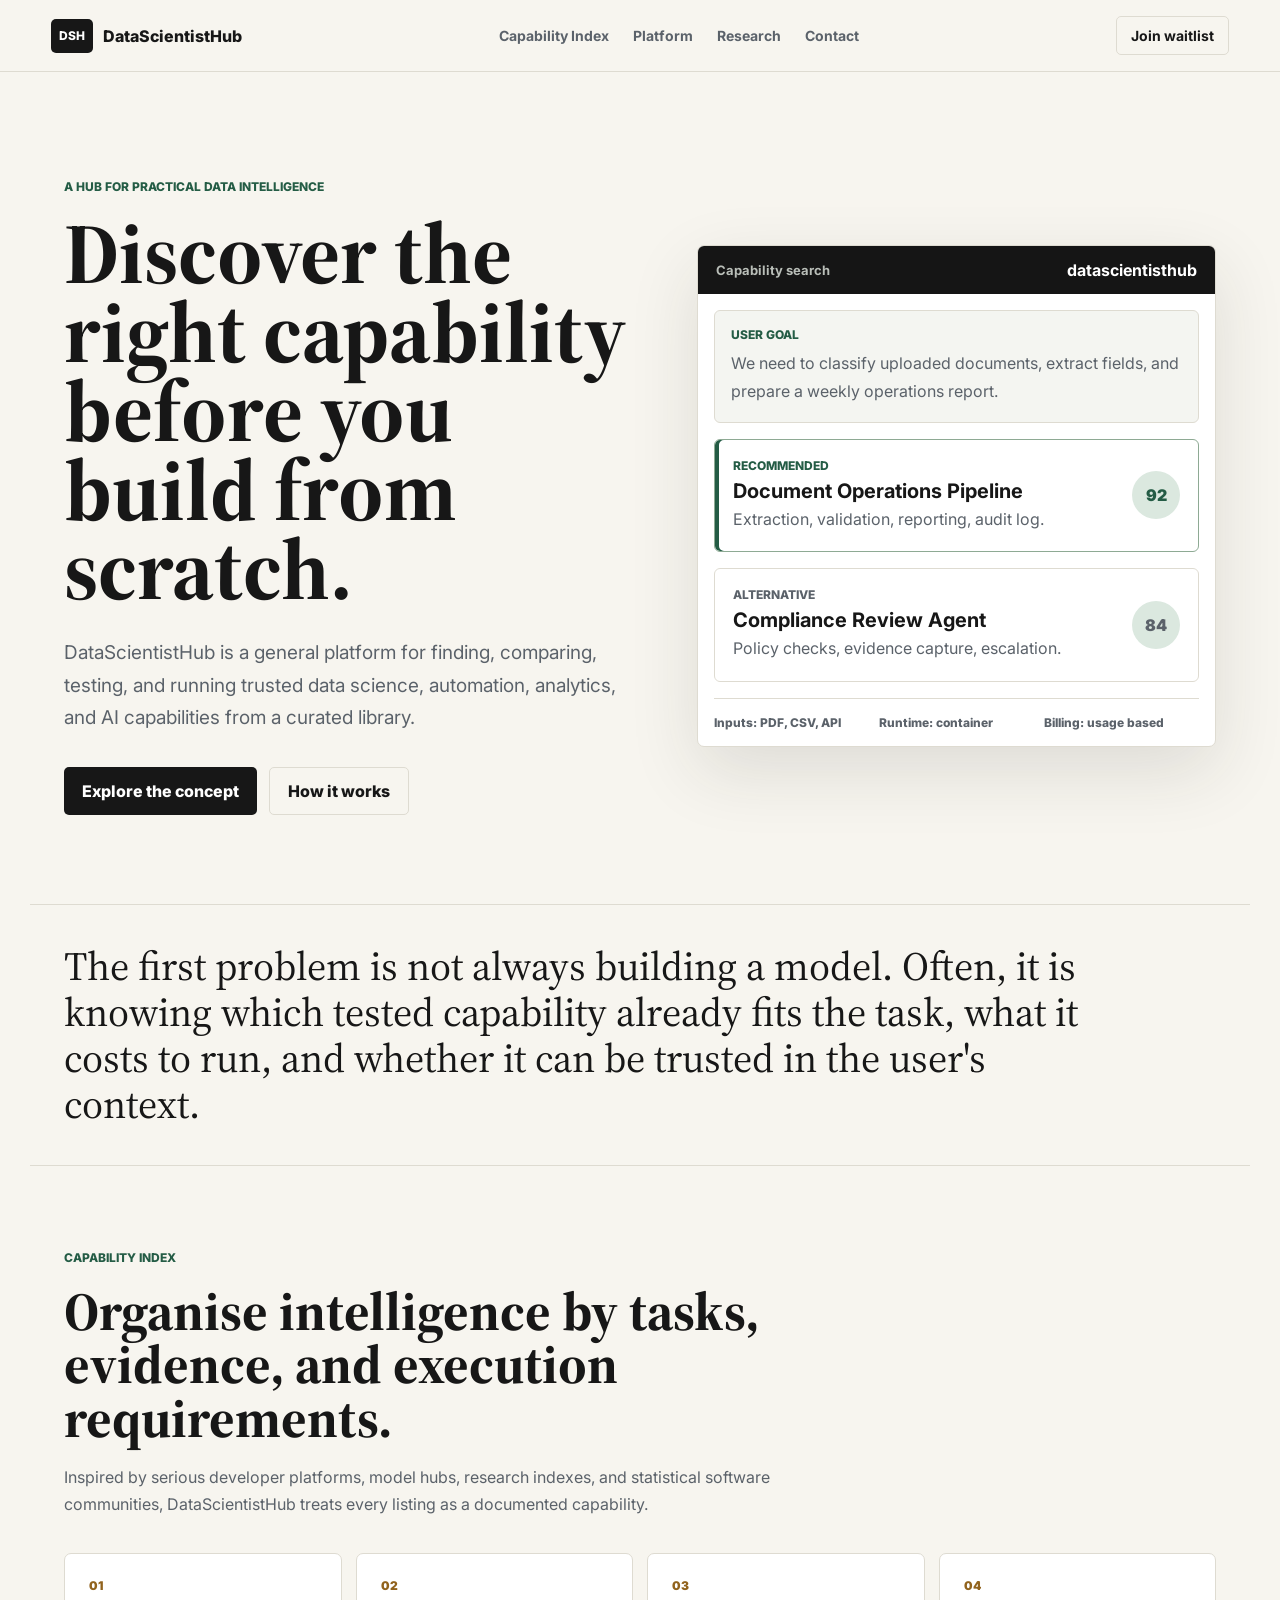
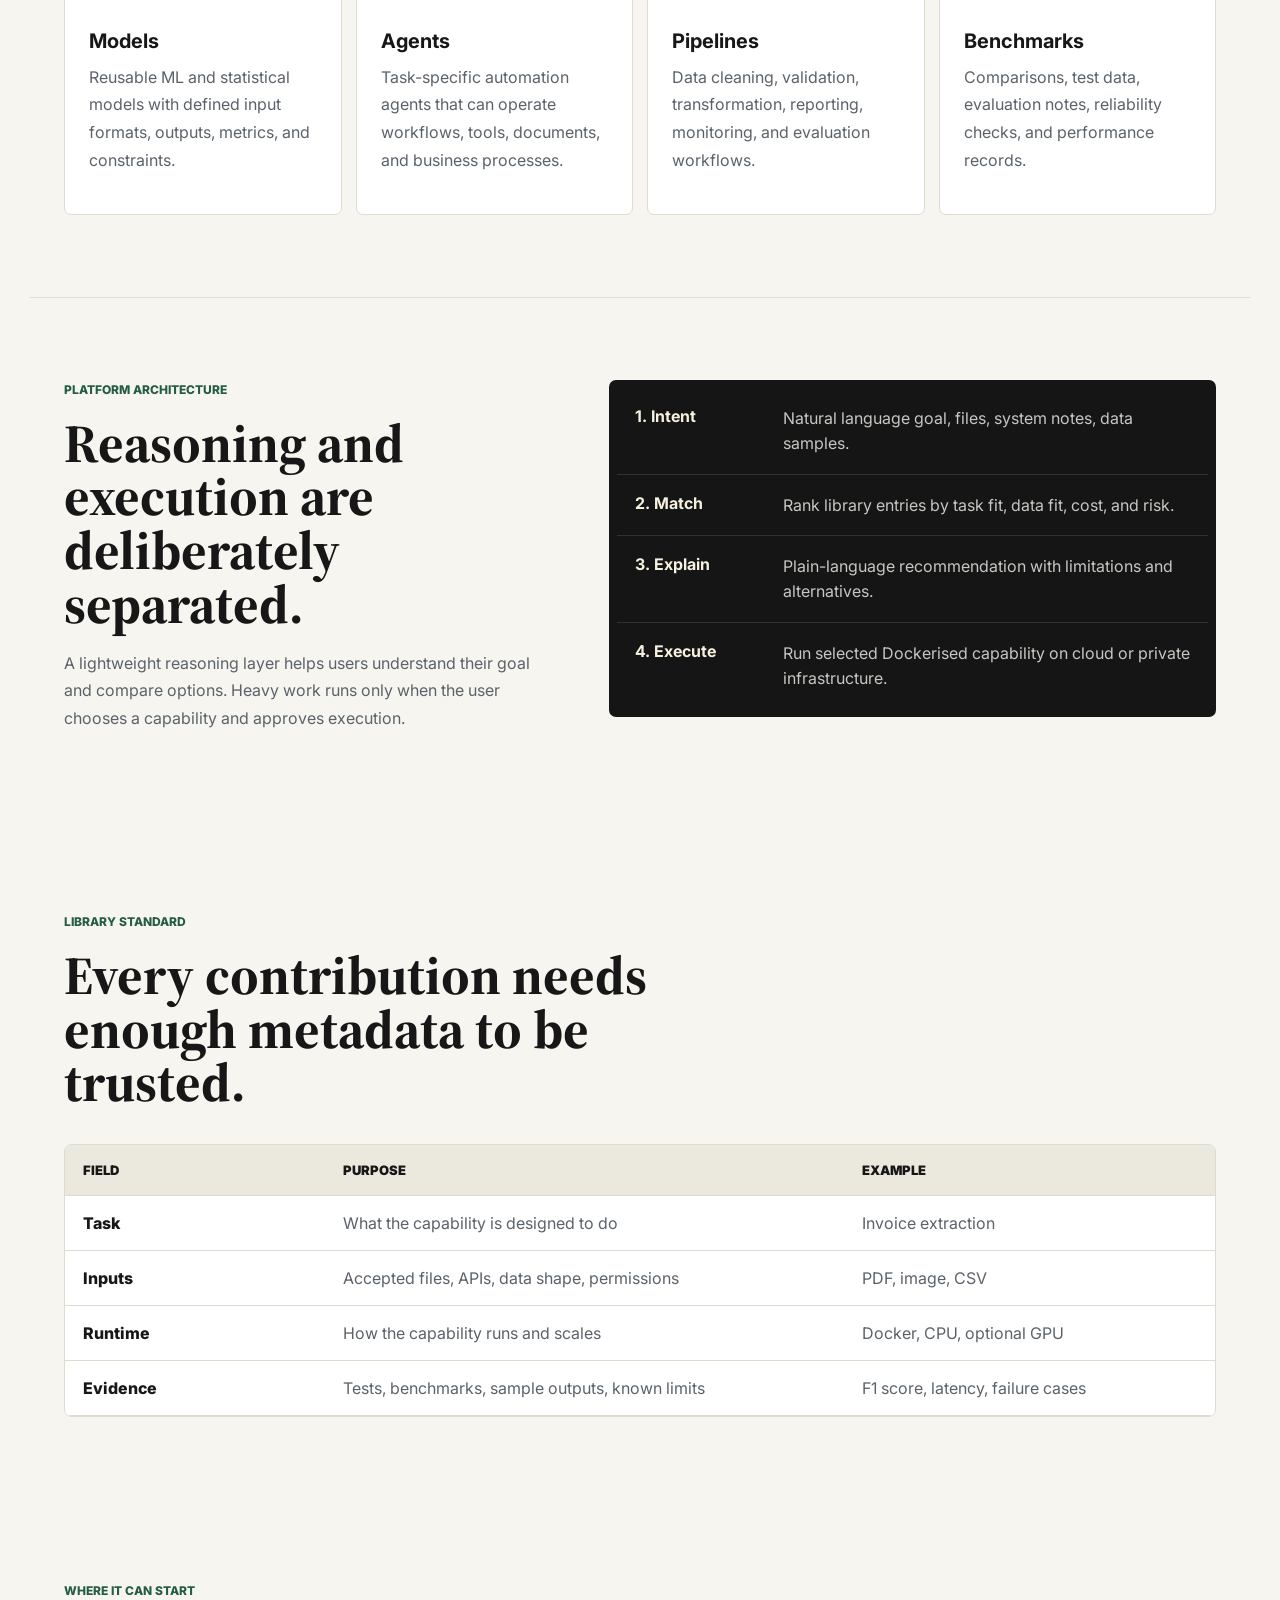
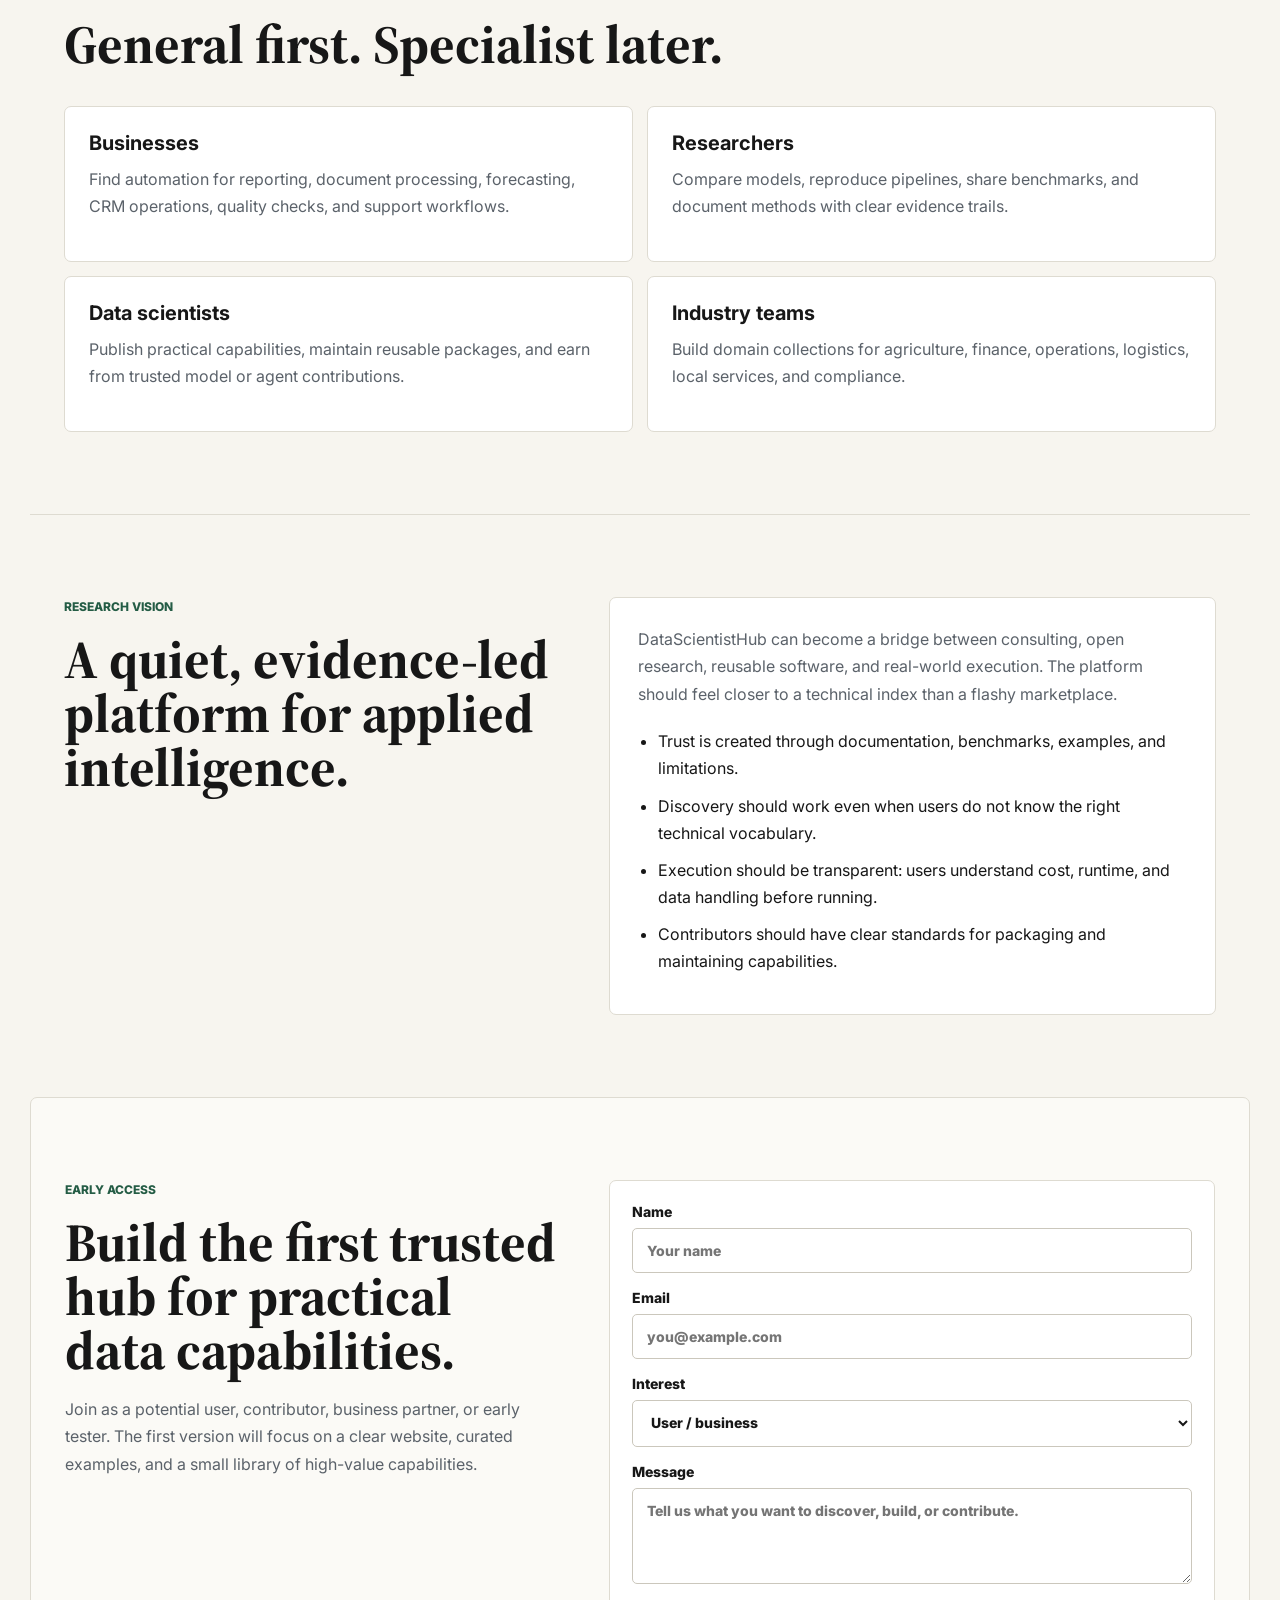
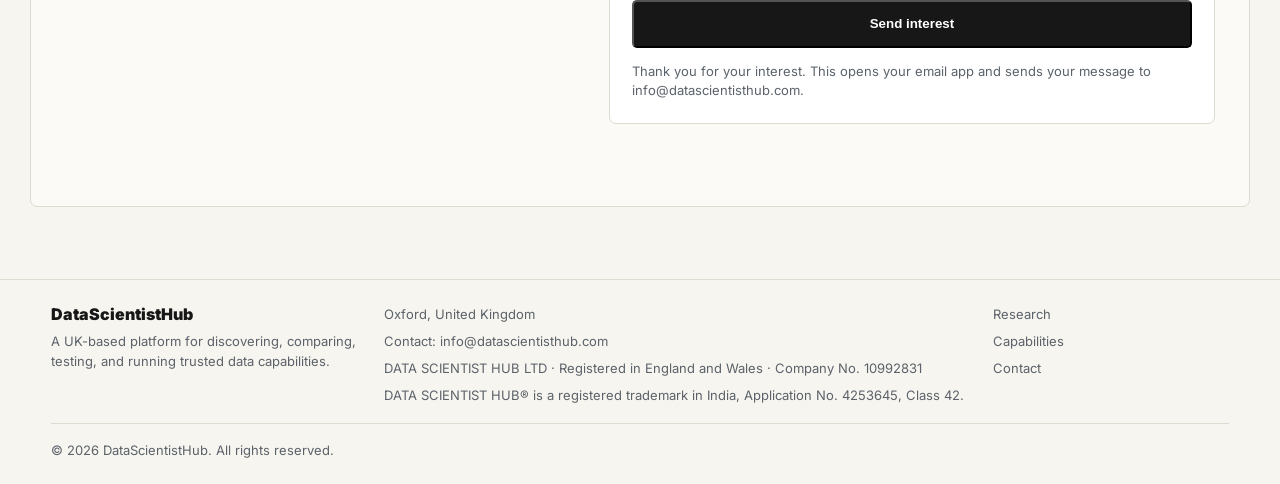
==== commit 4682d0f5: "Add files via upload" ====
--- a/index.html
+++ b/index.html
@@ -232,7 +232,7 @@
             a clear website, curated examples, and a small library of high-value capabilities.
           </p>
         </div>
-        <form class="contact-form" action="mailto:prasen@datascientisthub.com" method="post" enctype="text/plain">
+        <form class="contact-form" action="mailto:info@datascientisthub.com?subject=DataScientistHub%20early%20access%20interest" method="post" enctype="text/plain">
           <label>
             Name
             <input type="text" name="name" placeholder="Your name">
@@ -255,7 +255,7 @@
             <textarea name="message" rows="4" placeholder="Tell us what you want to discover, build, or contribute."></textarea>
           </label>
           <button class="button primary" type="submit">Send interest</button>
-          <p class="form-note">This opens your email app and sends your message to prasen@datascientisthub.com.</p>
+          <p class="form-note">Thank you for your interest. This opens your email app and sends your message to info@datascientisthub.com.</p>
         </form>
       </section>
     </main>
@@ -267,7 +267,7 @@
       </div>
       <div>
         <span>Oxford, United Kingdom</span>
-        <span>Contact: prasen@datascientisthub.com</span>
+        <span>Contact: info@datascientisthub.com</span>
         <span>DATA SCIENTIST HUB LTD · Registered in England and Wales · Company No. 10992831</span>
         <span>DATA SCIENTIST HUB® is a registered trademark in India, Application No. 4253645, Class 42.</span>
       </div>
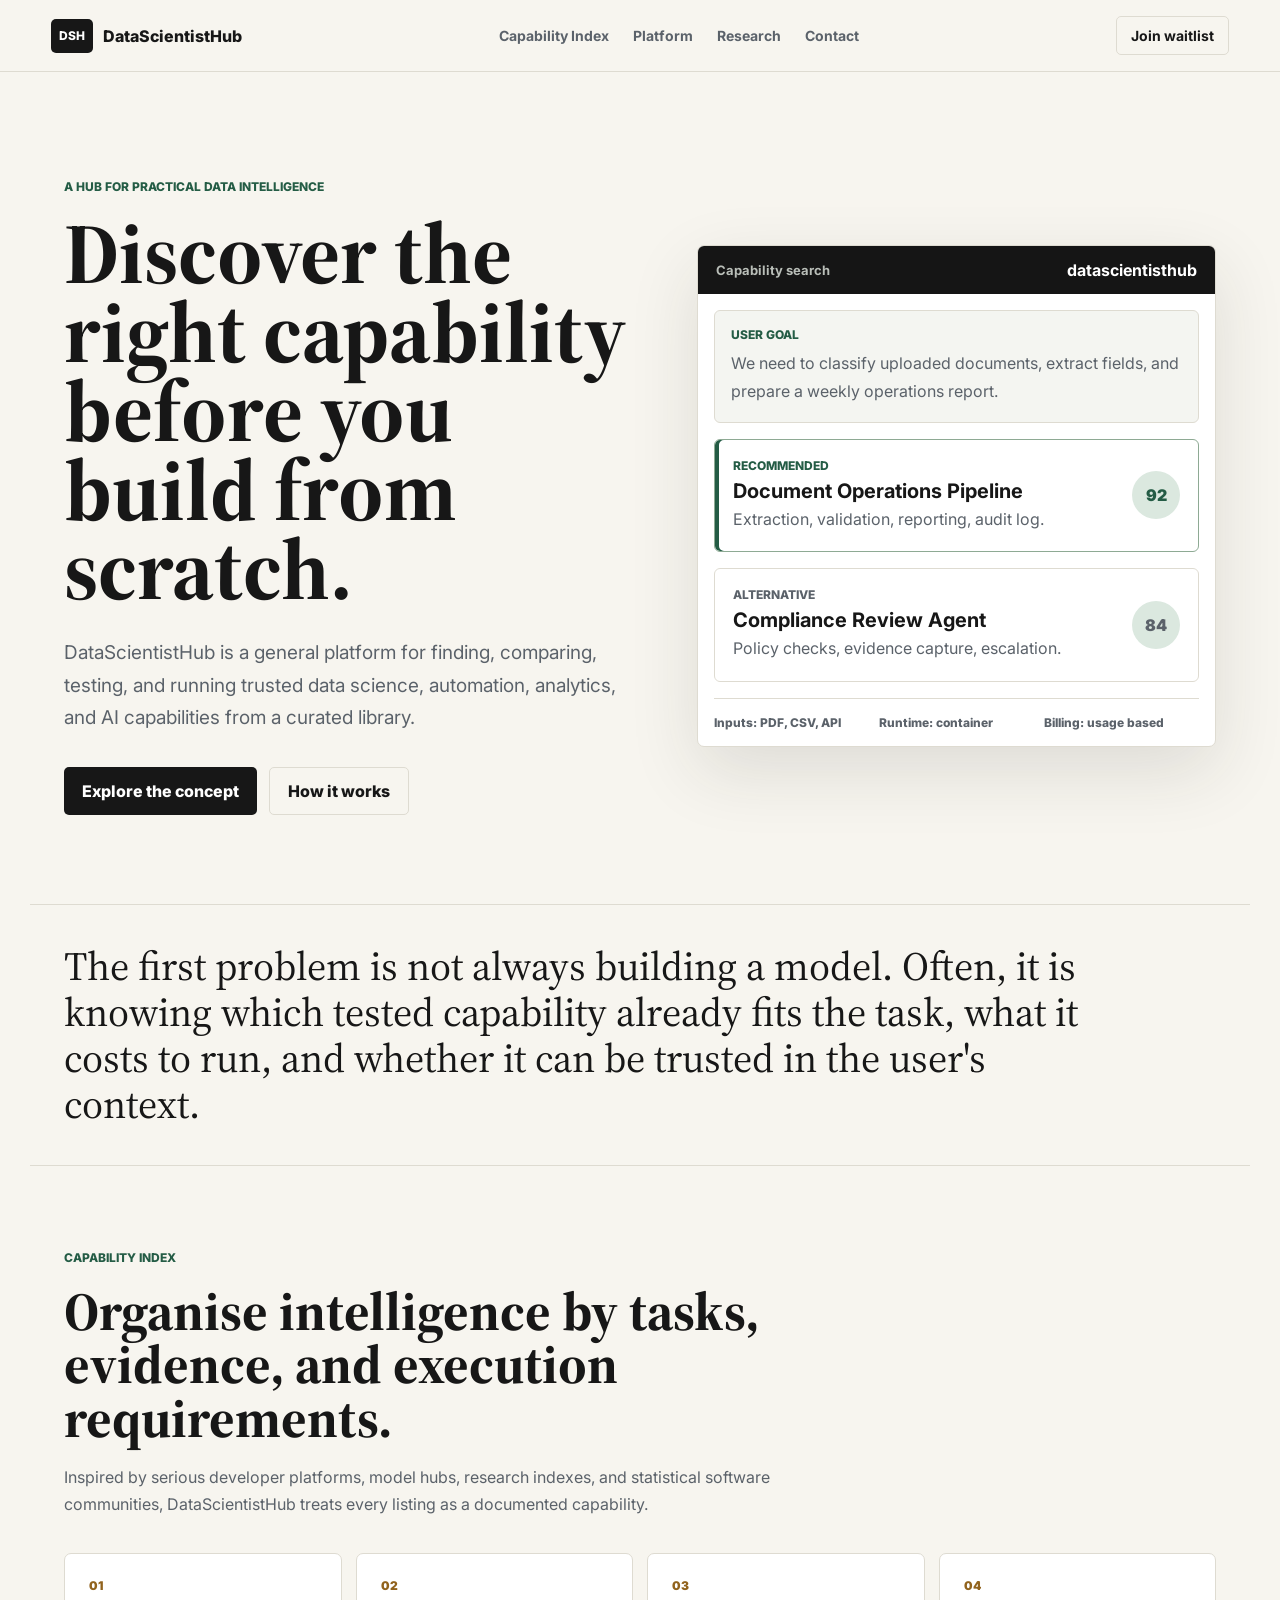
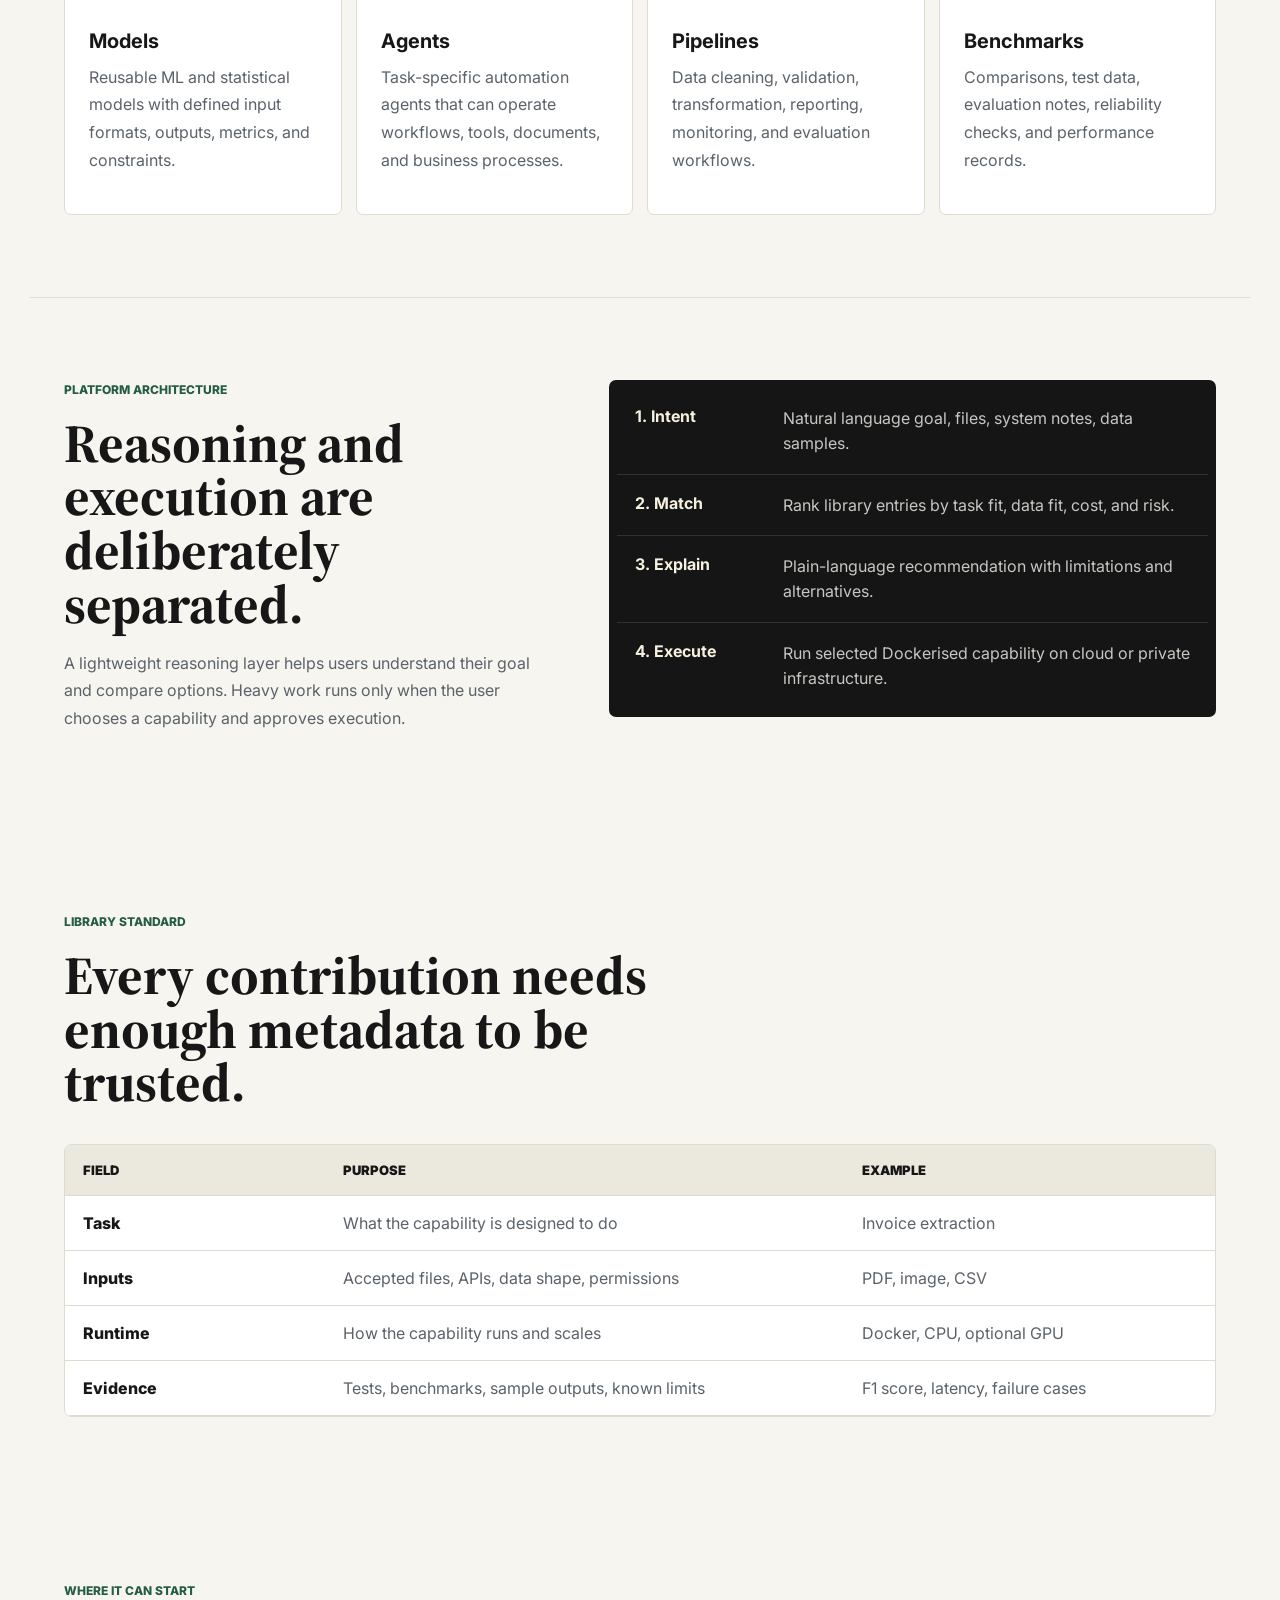
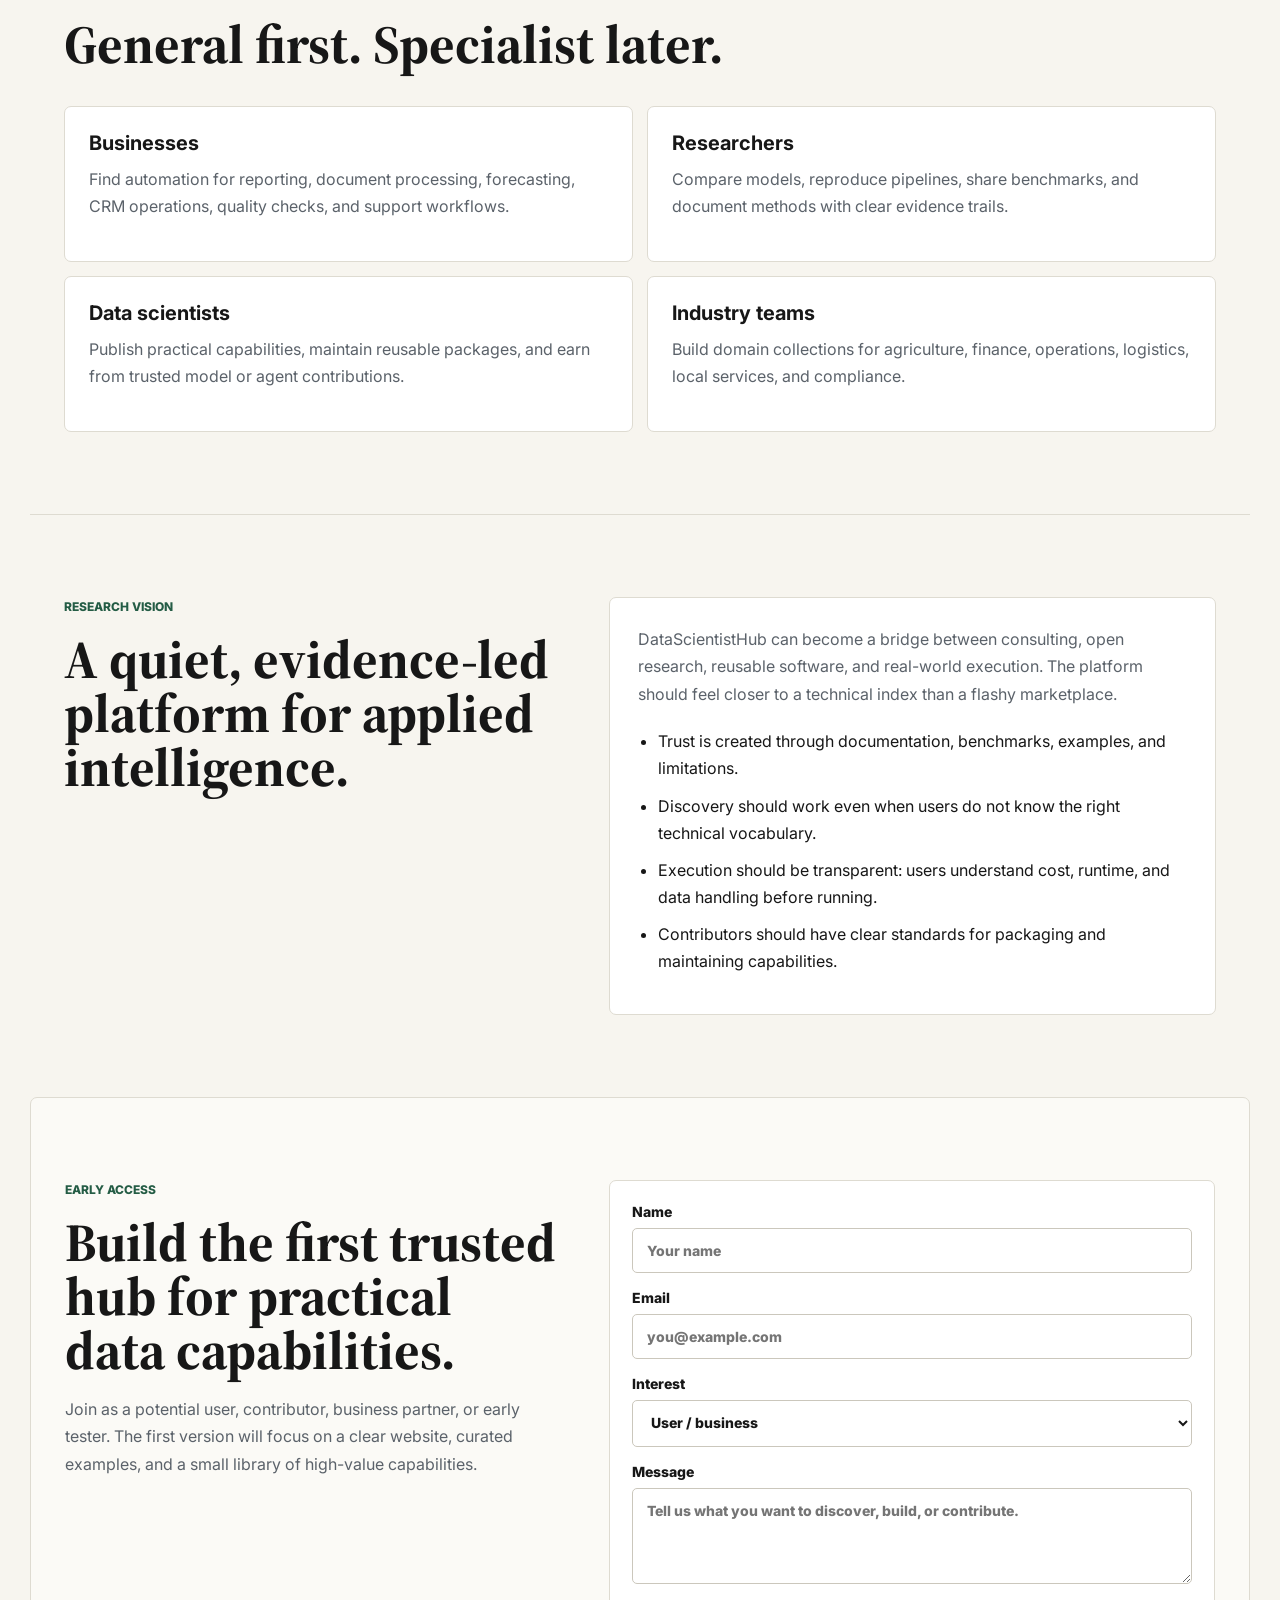
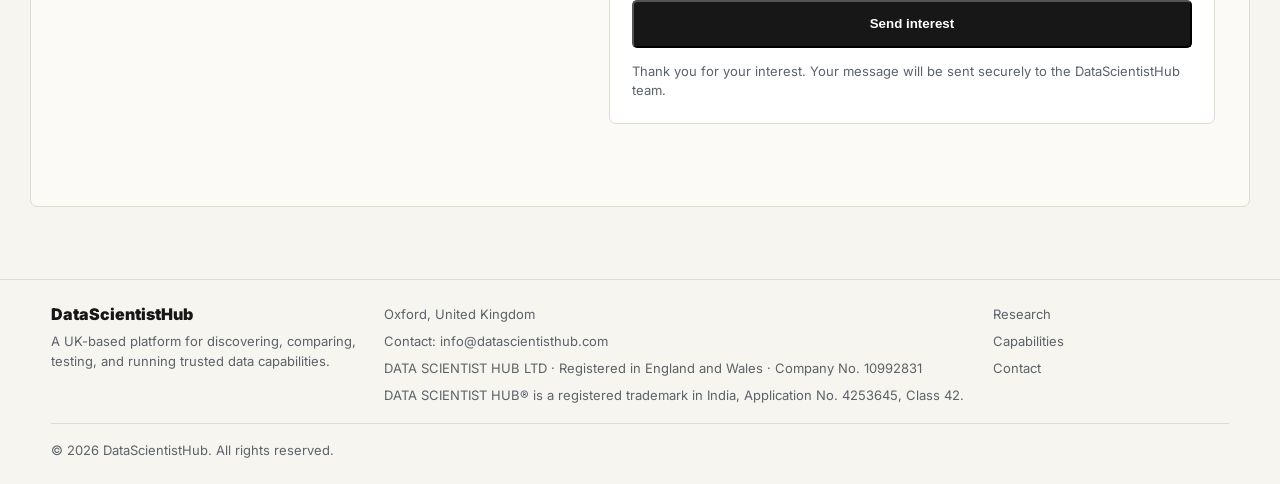
==== commit 3c0b591a: "Add secure contact form and thank you page Updated the contact form to submit securely through Forms" ====
--- a/index.html
+++ b/index.html
@@ -232,14 +232,14 @@
             a clear website, curated examples, and a small library of high-value capabilities.
           </p>
         </div>
-        <form class="contact-form" action="mailto:info@datascientisthub.com?subject=DataScientistHub%20early%20access%20interest" method="post" enctype="text/plain">
+        <form class="contact-form" action="https://formspree.io/f/mlgvpwgd" method="post">
           <label>
             Name
-            <input type="text" name="name" placeholder="Your name">
+            <input type="text" name="name" placeholder="Your name" required>
           </label>
           <label>
             Email
-            <input type="email" name="email" placeholder="you@example.com">
+            <input type="email" name="email" placeholder="you@example.com" required>
           </label>
           <label>
             Interest
@@ -254,8 +254,10 @@
             Message
             <textarea name="message" rows="4" placeholder="Tell us what you want to discover, build, or contribute."></textarea>
           </label>
+          <input type="hidden" name="_subject" value="New DataScientistHub early access interest">
+          <input type="hidden" name="_next" value="https://www.datascientisthub.com/thanks.html">
           <button class="button primary" type="submit">Send interest</button>
-          <p class="form-note">Thank you for your interest. This opens your email app and sends your message to info@datascientisthub.com.</p>
+          <p class="form-note">Thank you for your interest. Your message will be sent securely to the DataScientistHub team.</p>
         </form>
       </section>
     </main>
--- a/styles.css
+++ b/styles.css
@@ -496,6 +496,31 @@
   padding: 24px clamp(18px, 4vw, 58px);
 }
 
+.thank-you-page {
+  align-items: center;
+  display: flex;
+  min-height: 100vh;
+  padding: 24px;
+}
+
+.thank-you-card {
+  background: var(--panel);
+  border: 1px solid var(--line);
+  border-radius: 7px;
+  box-shadow: var(--shadow);
+  margin: 0 auto;
+  max-width: 720px;
+  padding: clamp(32px, 6vw, 64px);
+}
+
+.thank-you-card h1 {
+  font-size: clamp(44px, 7vw, 70px);
+}
+
+.thank-you-card .button {
+  margin-top: 18px;
+}
+
 .site-footer div {
   display: grid;
   gap: 7px;
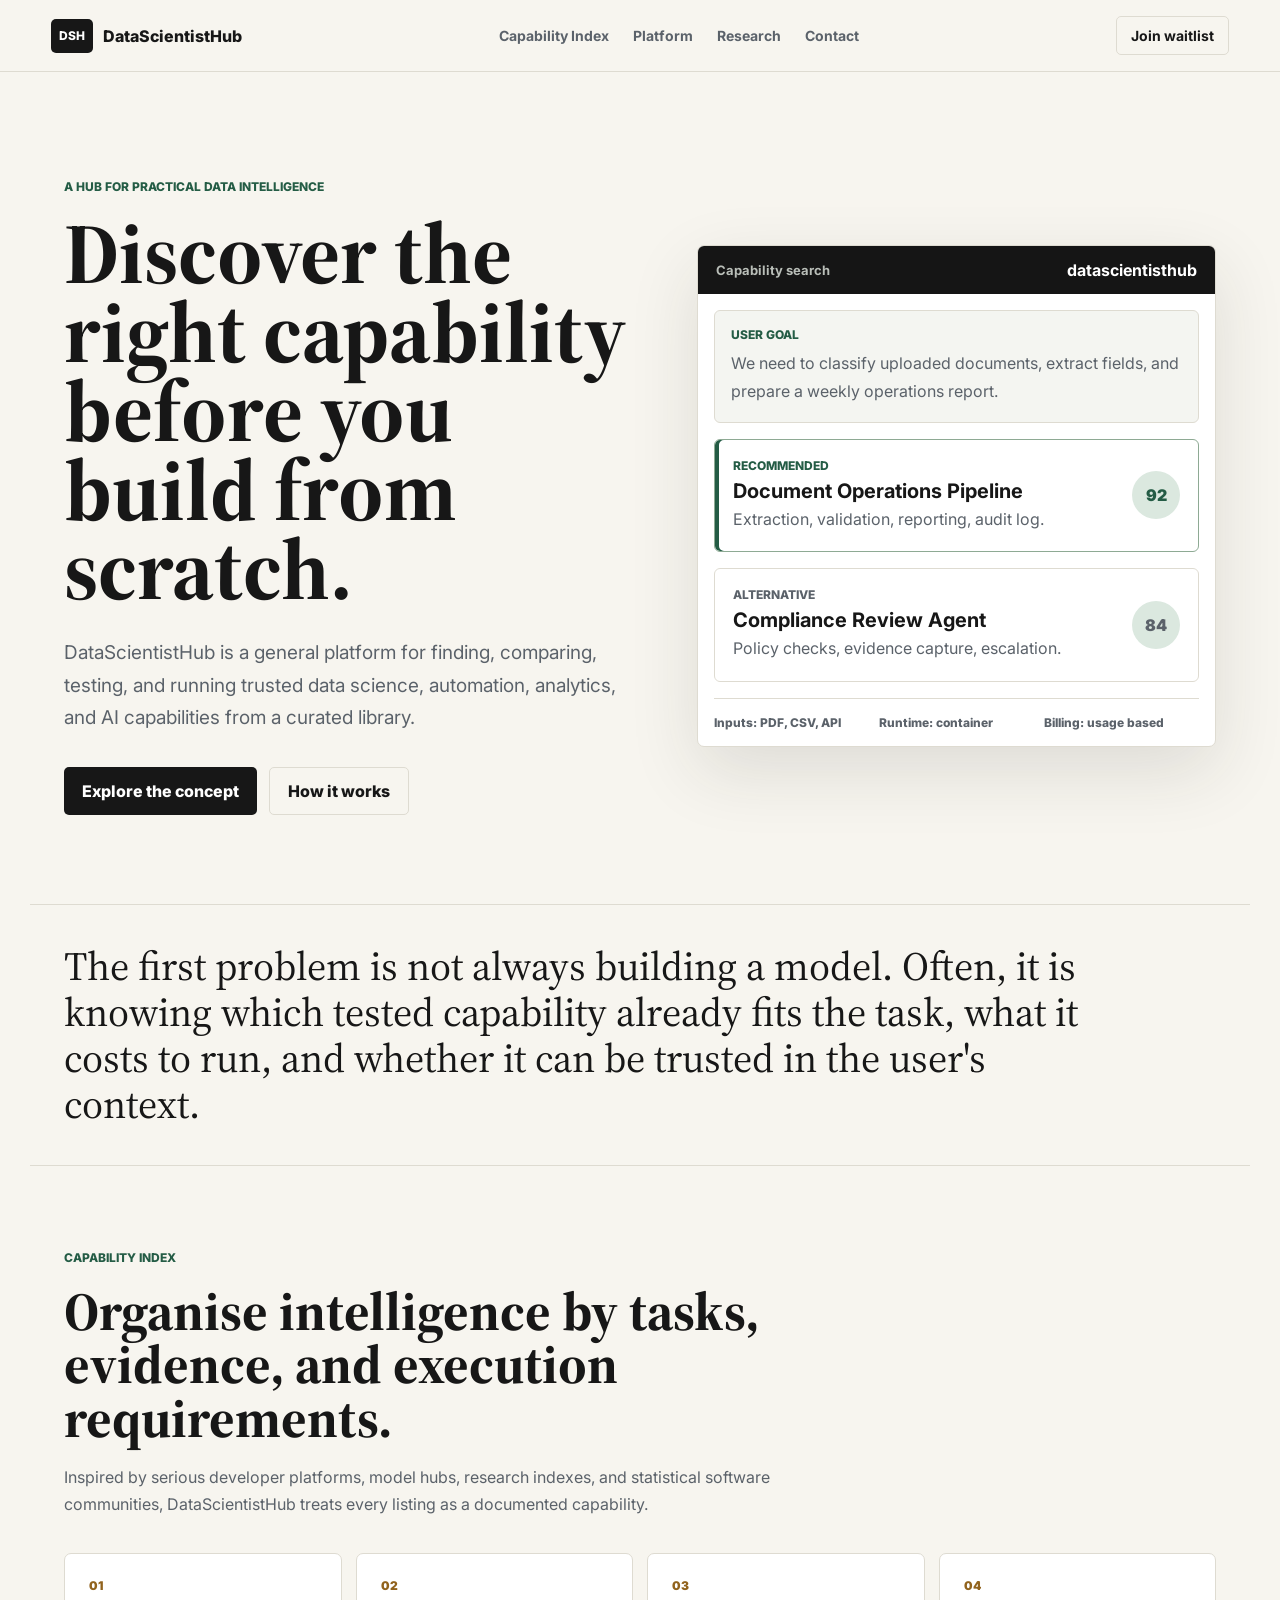
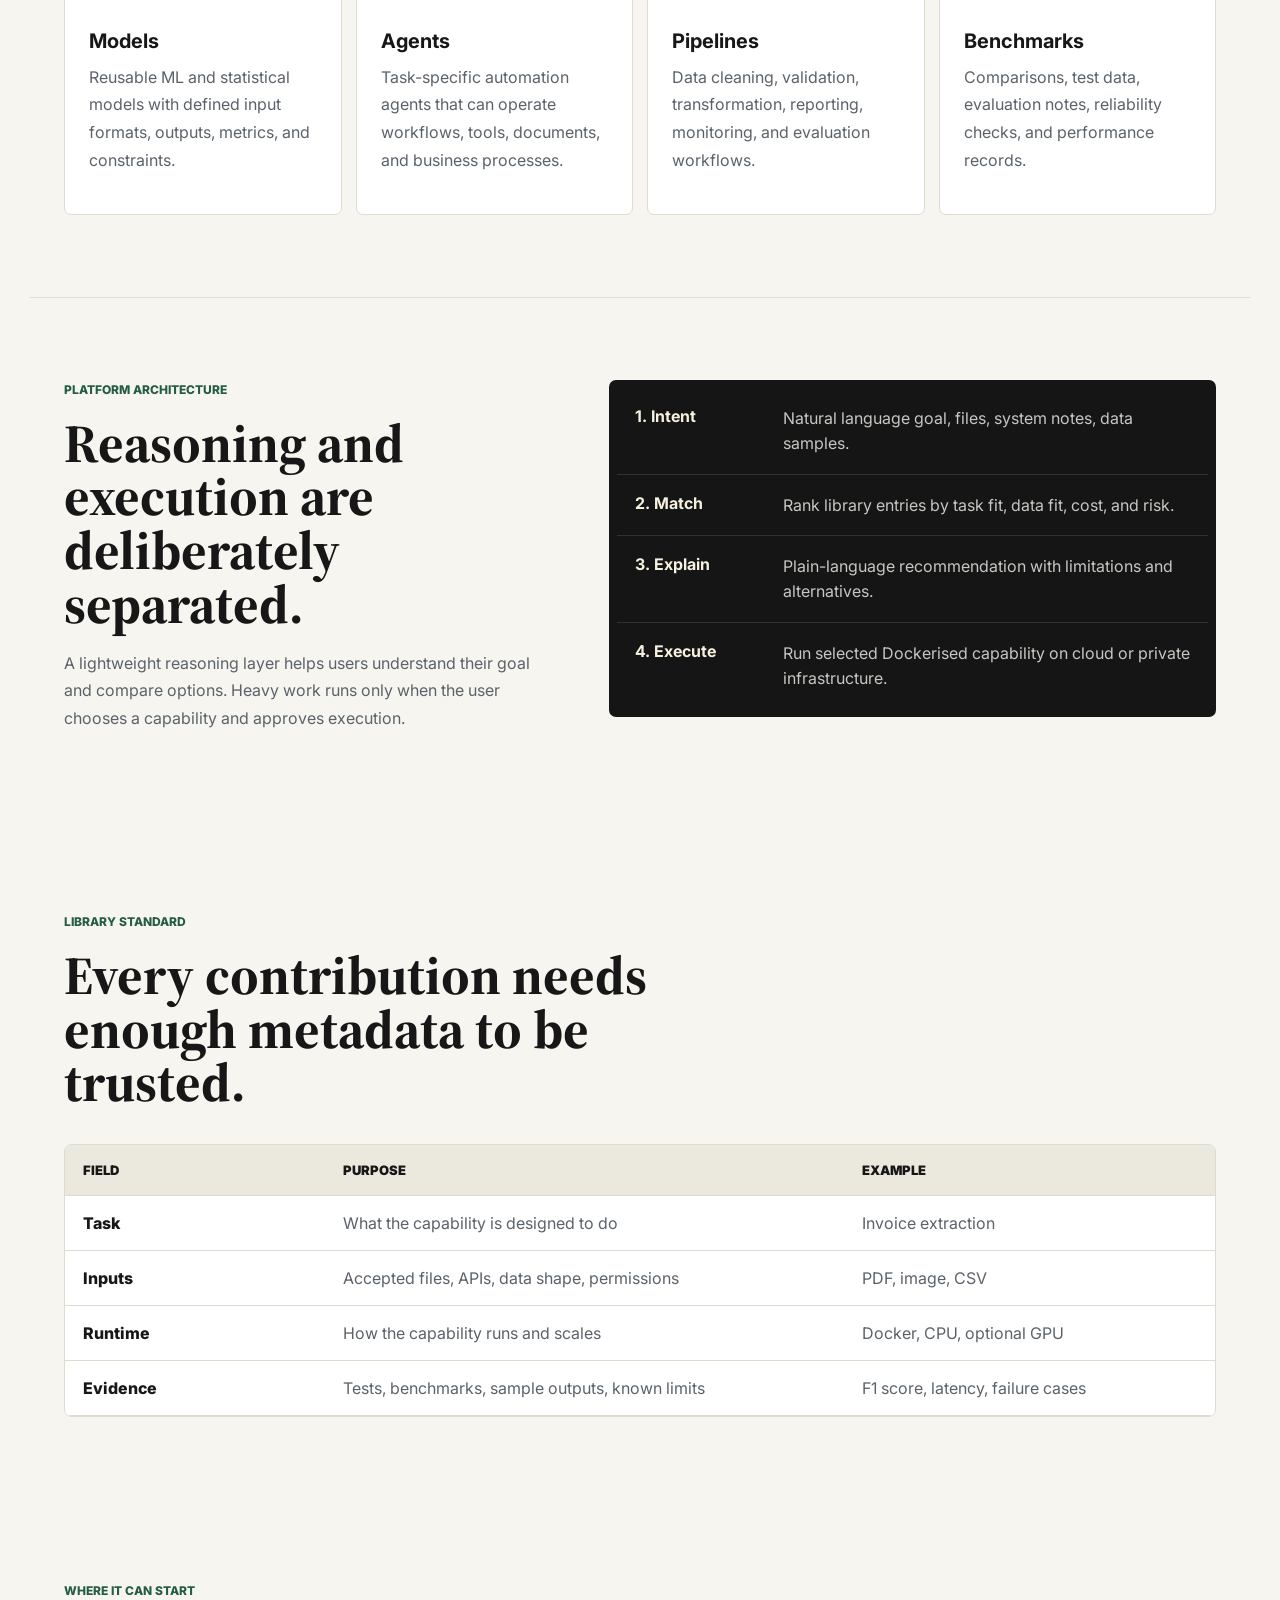
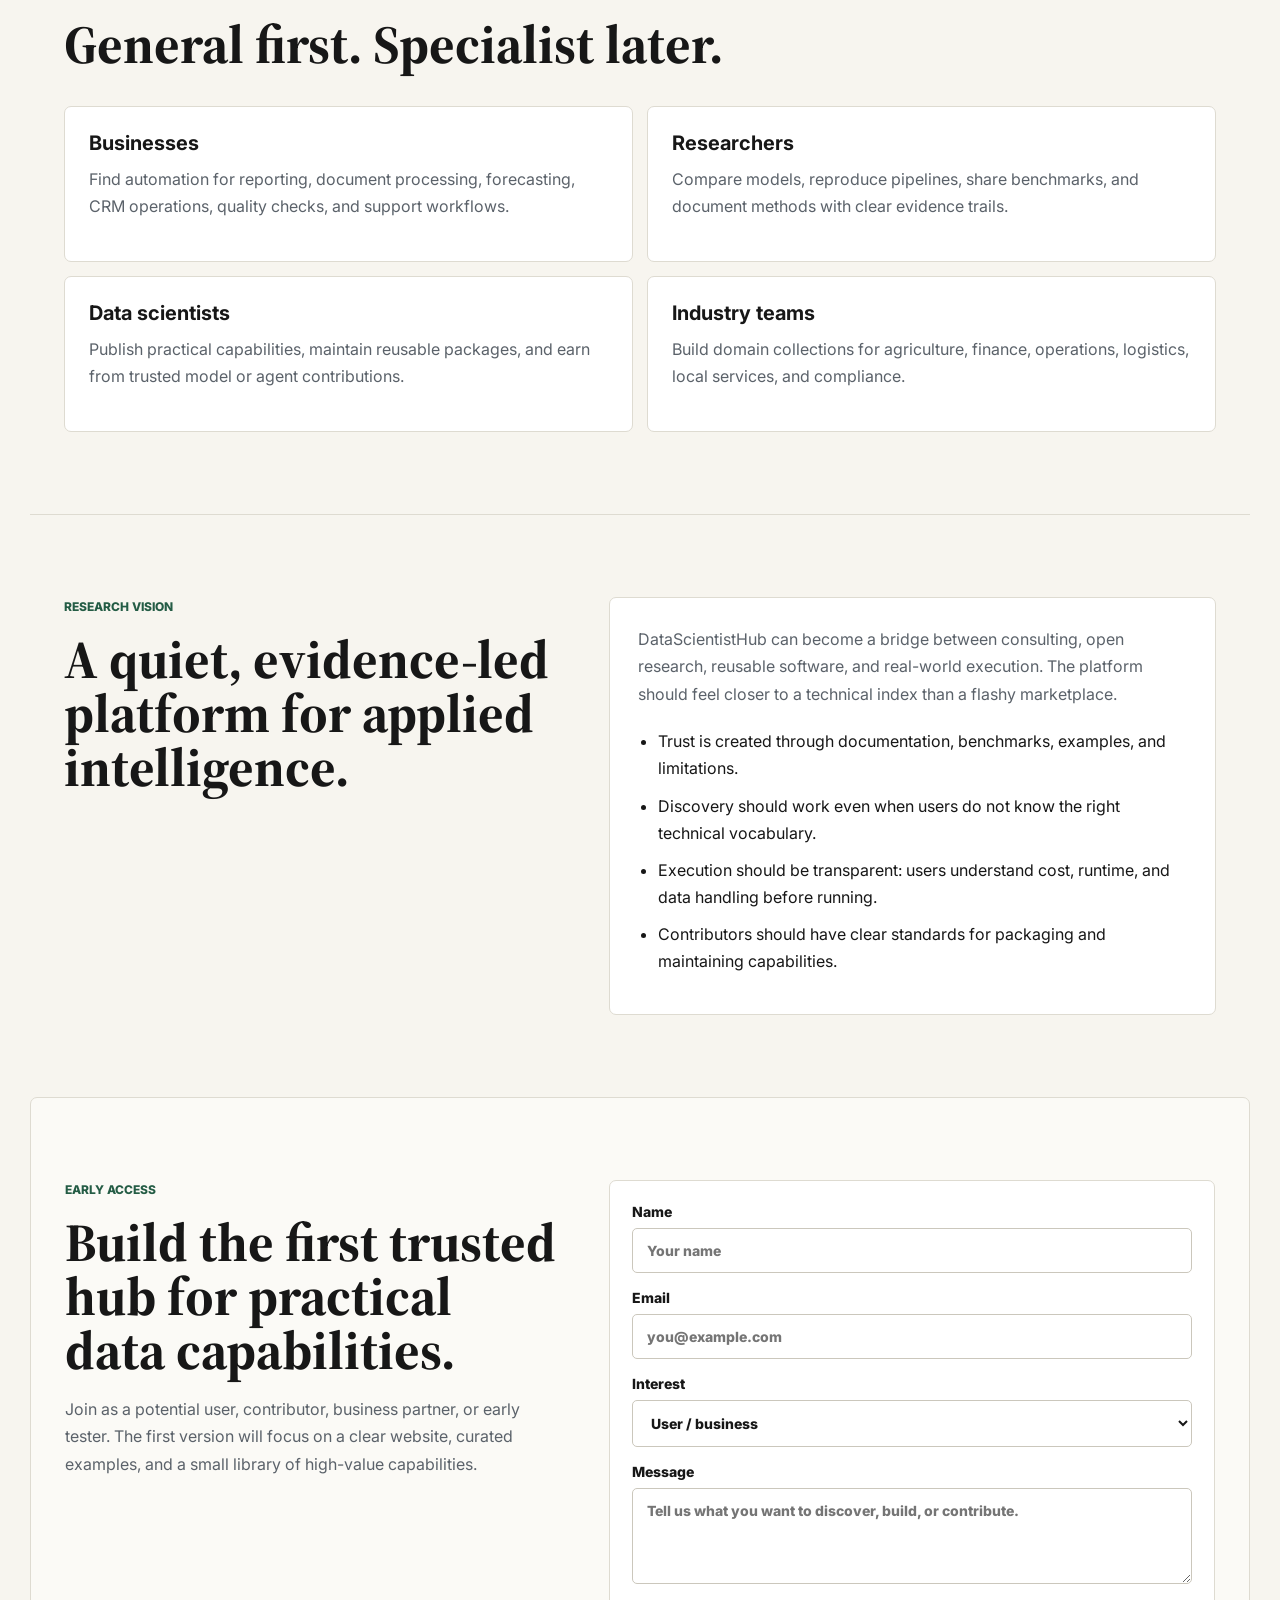
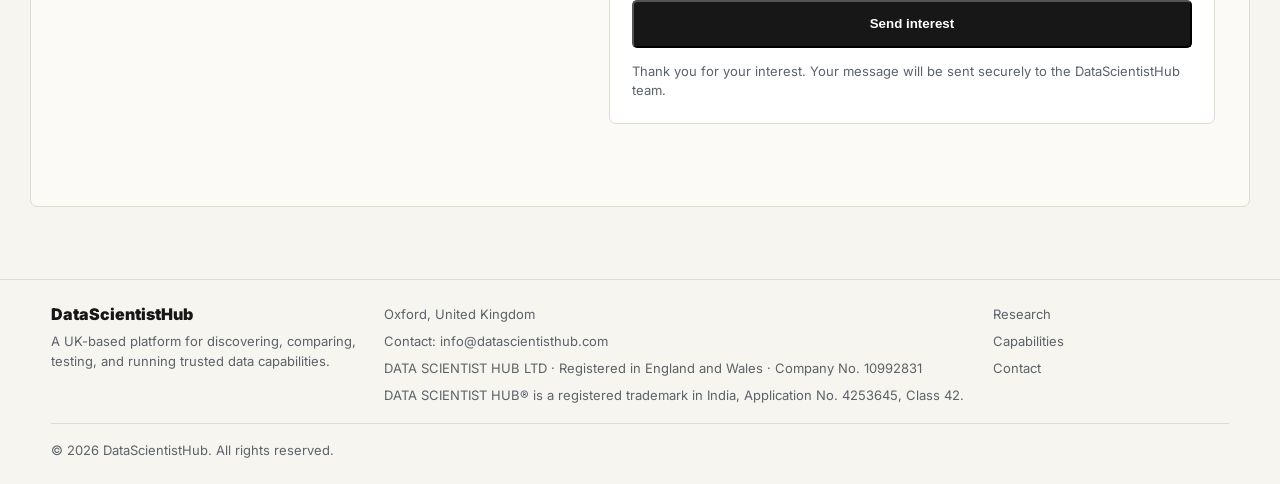
==== commit ea67201c: "Add Google Analytics tracking Added Google Analytics tracking to the homepage and thank-you page usi" ====
--- a/index.html
+++ b/index.html
@@ -12,6 +12,14 @@
     <link rel="preconnect" href="https://fonts.gstatic.com" crossorigin>
     <link href="https://fonts.googleapis.com/css2?family=Inter:wght@400;500;600;700;800&family=Source+Serif+4:wght@600;700&display=swap" rel="stylesheet">
     <link rel="stylesheet" href="styles.css">
+    <!-- Google tag (gtag.js) -->
+    <script async src="https://www.googletagmanager.com/gtag/js?id=G-BP8Z152ELQ"></script>
+    <script>
+      window.dataLayer = window.dataLayer || [];
+      function gtag(){dataLayer.push(arguments);}
+      gtag('js', new Date());
+      gtag('config', 'G-BP8Z152ELQ');
+    </script>
   </head>
   <body>
     <header class="site-header">
